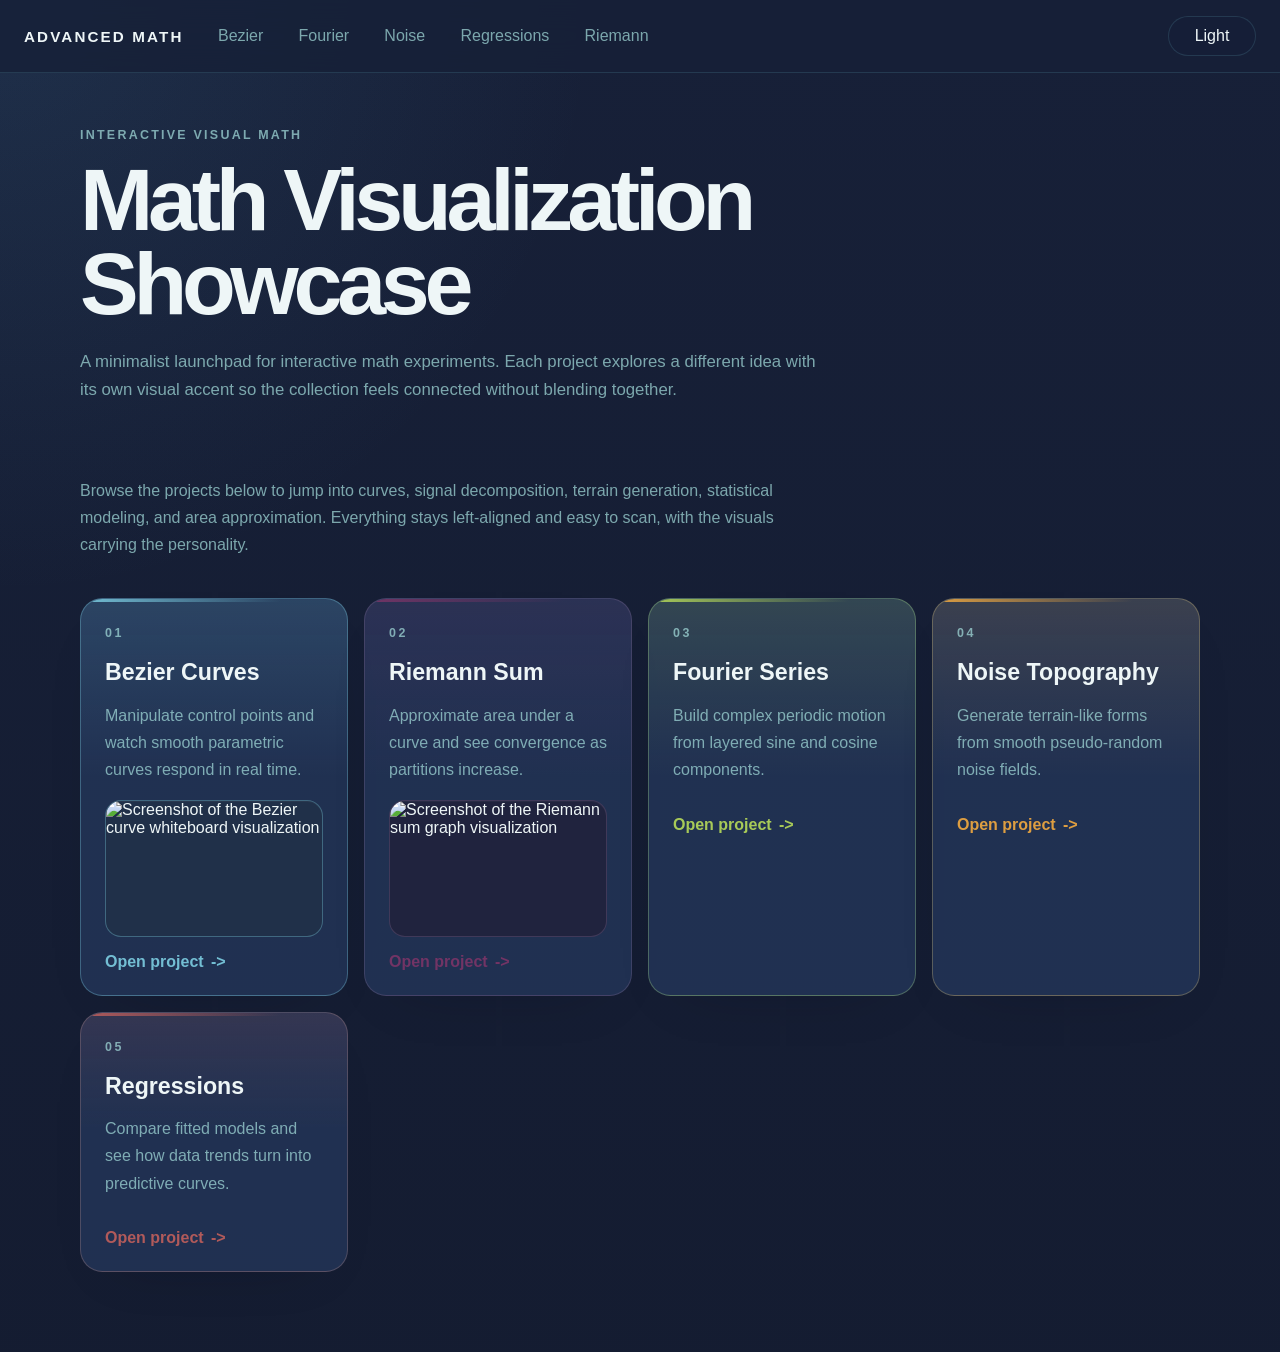
==== index.html @ 8e1d2dc3 "Initial project import" ====
<!DOCTYPE html>
<html lang="en">
<head>
    <meta charset="UTF-8">
    <meta name="viewport" content="width=device-width, initial-scale=1.0">
    <title>Advanced Math Showcase</title>
    <link rel="stylesheet" href="palette.css">
    <link rel="stylesheet" href="styles.css">
</head>
<body>
    <header class="topbar">
        <nav class="site-nav" aria-label="Project navigation">
            <a class="brand" href="#top">Advanced Math</a>
            <ul class="nav-links">
                <li><a href="#bezier">Bezier</a></li>
                <li><a href="#fourier">Fourier</a></li>
                <li><a href="#noise">Noise</a></li>
                <li><a href="#regressions">Regressions</a></li>
                <li><a href="#riemann">Riemann</a></li>
            </ul>
        </nav>
        <button class="theme-toggle" id="theme-toggle" type="button" aria-label="Switch to light mode">Light</button>
    </header>
    <main id="top" class="page-shell">
        <section class="hero">
            <p class="eyebrow">Interactive visual math</p>
            <h1>Math Visualization Showcase</h1>
            <p class="hero-copy">A minimalist launchpad for interactive math experiments. Each project explores a different idea with its own visual accent so the collection feels connected without blending together.</p>
        </section>
        <section class="intro">
            <p>Browse the projects below to jump into curves, signal decomposition, terrain generation, statistical modeling, and area approximation. Everything stays left-aligned and easy to scan, with the visuals carrying the personality.</p>
        </section>
        <section id="projects" class="project-grid" aria-label="Math projects">
            <article class="project-card project-bezier" id="bezier">
                <p class="project-label">01</p>
                <h2>Bezier Curves</h2>
                <p>Manipulate control points and watch smooth parametric curves respond in real time.</p>
                <figure class="project-media">
                    <img src="public/Bezier.png" alt="Screenshot of the Bezier curve whiteboard visualization">
                </figure>
                <a href="BezierCurves/Bezier.html">Open project</a>
            </article>
            <article class="project-card project-riemann" id="riemann">
                <p class="project-label">02</p>
                <h2>Riemann Sum</h2>
                <p>Approximate area under a curve and see convergence as partitions increase.</p>
                <figure class="project-media">
                    <img src="public/ReimannSum.png" alt="Screenshot of the Riemann sum graph visualization">
                </figure>
                <a href="ReimannSum/Reimann.html">Open project</a>
            </article>
            <article class="project-card project-fourier" id="fourier">
                <p class="project-label">03</p>
                <h2>Fourier Series</h2>
                <p>Build complex periodic motion from layered sine and cosine components.</p>
                <a href="FourierSeriers/Fourier.html">Open project</a>
            </article>
            <article class="project-card project-noise" id="noise">
                <p class="project-label">04</p>
                <h2>Noise Topography</h2>
                <p>Generate terrain-like forms from smooth pseudo-random noise fields.</p>
                <a href="NoiseTopography/Noise.html">Open project</a>
            </article>
            <article class="project-card project-regressions" id="regressions">
                <p class="project-label">05</p>
                <h2>Regressions</h2>
                <p>Compare fitted models and see how data trends turn into predictive curves.</p>
                <a href="Regressions/Regressions.html">Open project</a>
            </article>
        </section>
    </main>
    <script src="main.js"></script>
</body>
</html>
---- palette.css ----
/* Apollo Palette Colors */
/* Source: https://lospec.com/palette-list/apollo */

:root {
  /* Dark Theme Colors */
  --apollo-bg-dark: #172038;
  --apollo-nav-dark: #253a5e;
  --apollo-section-dark: #1e1e4e;
  --apollo-accent-dark: #4f8fba;
  --apollo-link-dark: #73bed3;
  --apollo-text-dark: #a4dddb;

  /* Light Theme Colors */
  --apollo-bg-light: #e7d5b3;
  --apollo-nav-light: #d7b594;
  --apollo-section-light: #c09473;
  --apollo-accent-light: #ad7757;
  --apollo-link-light: #7a4841;
  --apollo-text-light: #4d2b32;

  /* Additional Colors for Gradient */
  --apollo-gradient-1: #3c5e8b;
  --apollo-gradient-2: #a8ca58;

  /* Full Palette for Reference */
  --apollo-1: #172038;
  --apollo-2: #253a5e;
  --apollo-3: #3c5e8b;
  --apollo-4: #4f8fba;
  --apollo-5: #73bed3;
  --apollo-6: #a4dddb;
  --apollo-7: #19332d;
  --apollo-8: #25562e;
  --apollo-9: #468232;
  --apollo-10: #75a743;
  --apollo-11: #a8ca58;
  --apollo-12: #d0da91;
  --apollo-13: #4d2b32;
  --apollo-14: #7a4841;
  --apollo-15: #ad7757;
  --apollo-16: #c09473;
  --apollo-17: #d7b594;
  --apollo-18: #e7d5b3;
  --apollo-19: #341c27;
  --apollo-20: #602c2c;
  --apollo-21: #884b2b;
  --apollo-22: #be772b;
  --apollo-23: #de9e41;
  --apollo-24: #e8c170;
  --apollo-25: #241527;
  --apollo-26: #411d31;
  --apollo-27: #752438;
  --apollo-28: #a53030;
  --apollo-29: #cf573c;
  --apollo-30: #da863e;
  --apollo-31: #1e1e4e;
  --apollo-32: #2d1b69;
  --apollo-33: #422060;
  --apollo-34: #5b2160;
  --apollo-35: #723465;
  --apollo-36: #8c3a60;
  --apollo-37: #a3435c;
  --apollo-38: #b15a5a;
  --apollo-39: #c4754a;
  --apollo-40: #d0935a;
  --apollo-41: #e6b34a;
}
---- styles.css ----
:root {
    --bg-color: var(--apollo-bg-dark);
    --surface-color: rgba(37, 58, 94, 0.7);
    --surface-strong: rgba(23, 32, 56, 0.9);
    --text-color: #eef6f7;
    --muted-text: rgba(164, 221, 219, 0.72);
    --border-color: rgba(115, 190, 211, 0.16);
    --shadow-color: rgba(4, 10, 20, 0.3);
    --hero-glow: rgba(79, 143, 186, 0.14);
    --button-text: var(--apollo-text-dark);
}

body.light-mode {
    --bg-color: #f6efdf;
    --surface-color: rgba(255, 251, 244, 0.82);
    --surface-strong: rgba(255, 250, 241, 0.94);
    --text-color: #251720;
    --muted-text: rgba(77, 43, 50, 0.68);
    --border-color: rgba(122, 72, 65, 0.14);
    --shadow-color: rgba(75, 44, 29, 0.08);
    --hero-glow: rgba(208, 147, 90, 0.15);
    --button-text: var(--apollo-text-light);
}

* {
    box-sizing: border-box;
}

html {
    scroll-behavior: smooth;
}

body {
    margin: 0;
    min-height: 100vh;
    font-family: "Trebuchet MS", "Segoe UI", sans-serif;
    background:
        radial-gradient(circle at top left, var(--hero-glow), transparent 32%),
        linear-gradient(180deg, var(--bg-color), color-mix(in srgb, var(--bg-color) 88%, black));
    color: var(--text-color);
    transition: background-color 0.25s ease, color 0.25s ease;
}

a {
    color: inherit;
    text-decoration: none;
}

.topbar {
    position: fixed;
    top: 0;
    left: 0;
    right: 0;
    z-index: 10;
    display: flex;
    align-items: center;
    justify-content: space-between;
    gap: 1rem;
    padding: 1rem 1.5rem;
    backdrop-filter: blur(18px);
    background: color-mix(in srgb, var(--bg-color) 82%, transparent);
    border-bottom: 1px solid var(--border-color);
}

.site-nav {
    display: flex;
    align-items: center;
    gap: 1.25rem;
    min-width: 0;
}

.brand {
    font-size: 0.95rem;
    font-weight: 700;
    letter-spacing: 0.14em;
    text-transform: uppercase;
    white-space: nowrap;
}

.nav-links {
    display: flex;
    flex-wrap: wrap;
    gap: 0.4rem;
    list-style: none;
    margin: 0;
    padding: 0;
}

.nav-links a {
    display: inline-flex;
    align-items: center;
    min-height: 2.25rem;
    padding: 0 0.9rem;
    border-radius: 999px;
    color: var(--muted-text);
    transition: color 0.2s ease, background-color 0.2s ease;
}

.nav-links a:hover,
.nav-links a:focus-visible {
    color: var(--text-color);
    background: var(--surface-color);
}

.theme-toggle {
    flex-shrink: 0;
    min-width: 5.5rem;
    min-height: 2.5rem;
    padding: 0 1rem;
    border: 1px solid var(--border-color);
    border-radius: 999px;
    background: var(--surface-strong);
    color: var(--text-color);
    font: inherit;
    cursor: pointer;
    transition: transform 0.2s ease, border-color 0.2s ease, background-color 0.2s ease;
}

.theme-toggle:hover,
.theme-toggle:focus-visible {
    transform: translateY(-1px);
    border-color: rgba(115, 190, 211, 0.3);
}

.page-shell {
    width: min(1120px, calc(100% - 3rem));
    margin: 0 auto;
    padding: 7rem 0 5rem;
}

.hero,
.intro {
    max-width: 46rem;
    text-align: left;
}

.hero {
    padding: 1rem 0 2rem;
}

.eyebrow {
    margin: 0 0 1rem;
    color: var(--muted-text);
    font-size: 0.78rem;
    font-weight: 700;
    letter-spacing: 0.18em;
    text-transform: uppercase;
}

.hero h1 {
    margin: 0;
    font-size: clamp(3rem, 8vw, 5.5rem);
    line-height: 0.95;
    letter-spacing: -0.06em;
}

.hero-copy,
.intro p,
.project-card p {
    color: var(--muted-text);
    line-height: 1.7;
}

.hero-copy {
    margin: 1.4rem 0 0;
    font-size: 1.05rem;
}

.intro {
    margin: 0 0 2.5rem;
    padding: 1.5rem 0 0;
}

.project-grid {
    display: grid;
    grid-template-columns: repeat(auto-fit, minmax(220px, 1fr));
    gap: 1rem;
}

.project-card {
    --project-accent: var(--apollo-accent-dark);
    position: relative;
    overflow: hidden;
    min-height: 16rem;
    padding: 1.5rem;
    border: 1px solid color-mix(in srgb, var(--project-accent) 25%, var(--border-color));
    border-radius: 1.4rem;
    background:
        linear-gradient(180deg, color-mix(in srgb, var(--project-accent) 14%, transparent), transparent 45%),
        var(--surface-color);
    box-shadow: 0 22px 60px -40px var(--shadow-color);
    transition: transform 0.22s ease, border-color 0.22s ease, box-shadow 0.22s ease;
}

.project-card:hover,
.project-card:focus-within {
    transform: translateY(-4px);
    border-color: color-mix(in srgb, var(--project-accent) 55%, var(--border-color));
    box-shadow: 0 28px 70px -42px color-mix(in srgb, var(--project-accent) 20%, var(--shadow-color));
}

.project-card::before {
    content: "";
    position: absolute;
    inset: 0 auto auto 0;
    width: 100%;
    height: 3px;
    background: linear-gradient(90deg, var(--project-accent), transparent 75%);
}

.project-label {
    margin: 0 0 1rem;
    font-size: 0.78rem;
    font-weight: 700;
    letter-spacing: 0.2em;
    color: var(--project-accent);
}

.project-card h2 {
    margin: 0 0 0.85rem;
    font-size: 1.45rem;
    line-height: 1.1;
}

.project-media {
    margin: 1rem 0 0;
    border: 1px solid color-mix(in srgb, var(--project-accent) 28%, var(--border-color));
    border-radius: 1rem;
    overflow: hidden;
    background: color-mix(in srgb, var(--project-accent) 10%, var(--surface-strong));
    box-shadow: inset 0 1px 0 rgba(255, 255, 255, 0.04);
}

.project-media img {
    display: block;
    width: 100%;
    aspect-ratio: 16 / 10;
    object-fit: cover;
}

.project-card a {
    display: inline-flex;
    align-items: center;
    gap: 0.45rem;
    margin-top: 1rem;
    color: var(--project-accent);
    font-weight: 700;
}

.project-card a::after {
    content: "->";
}

.project-bezier {
    --project-accent: var(--apollo-5);
}

.project-fourier {
    --project-accent: var(--apollo-11);
}

.project-noise {
    --project-accent: var(--apollo-23);
}

.project-regressions {
    --project-accent: var(--apollo-38);
}

.project-riemann {
    --project-accent: var(--apollo-35);
}

@media (max-width: 760px) {
    .topbar {
        align-items: flex-start;
        flex-direction: column;
    }

    .site-nav {
        flex-direction: column;
        align-items: flex-start;
    }

    .page-shell {
        width: min(100% - 1.5rem, 1120px);
        padding-top: 8.5rem;
    }

    .hero h1 {
        font-size: clamp(2.6rem, 15vw, 4rem);
    }
}
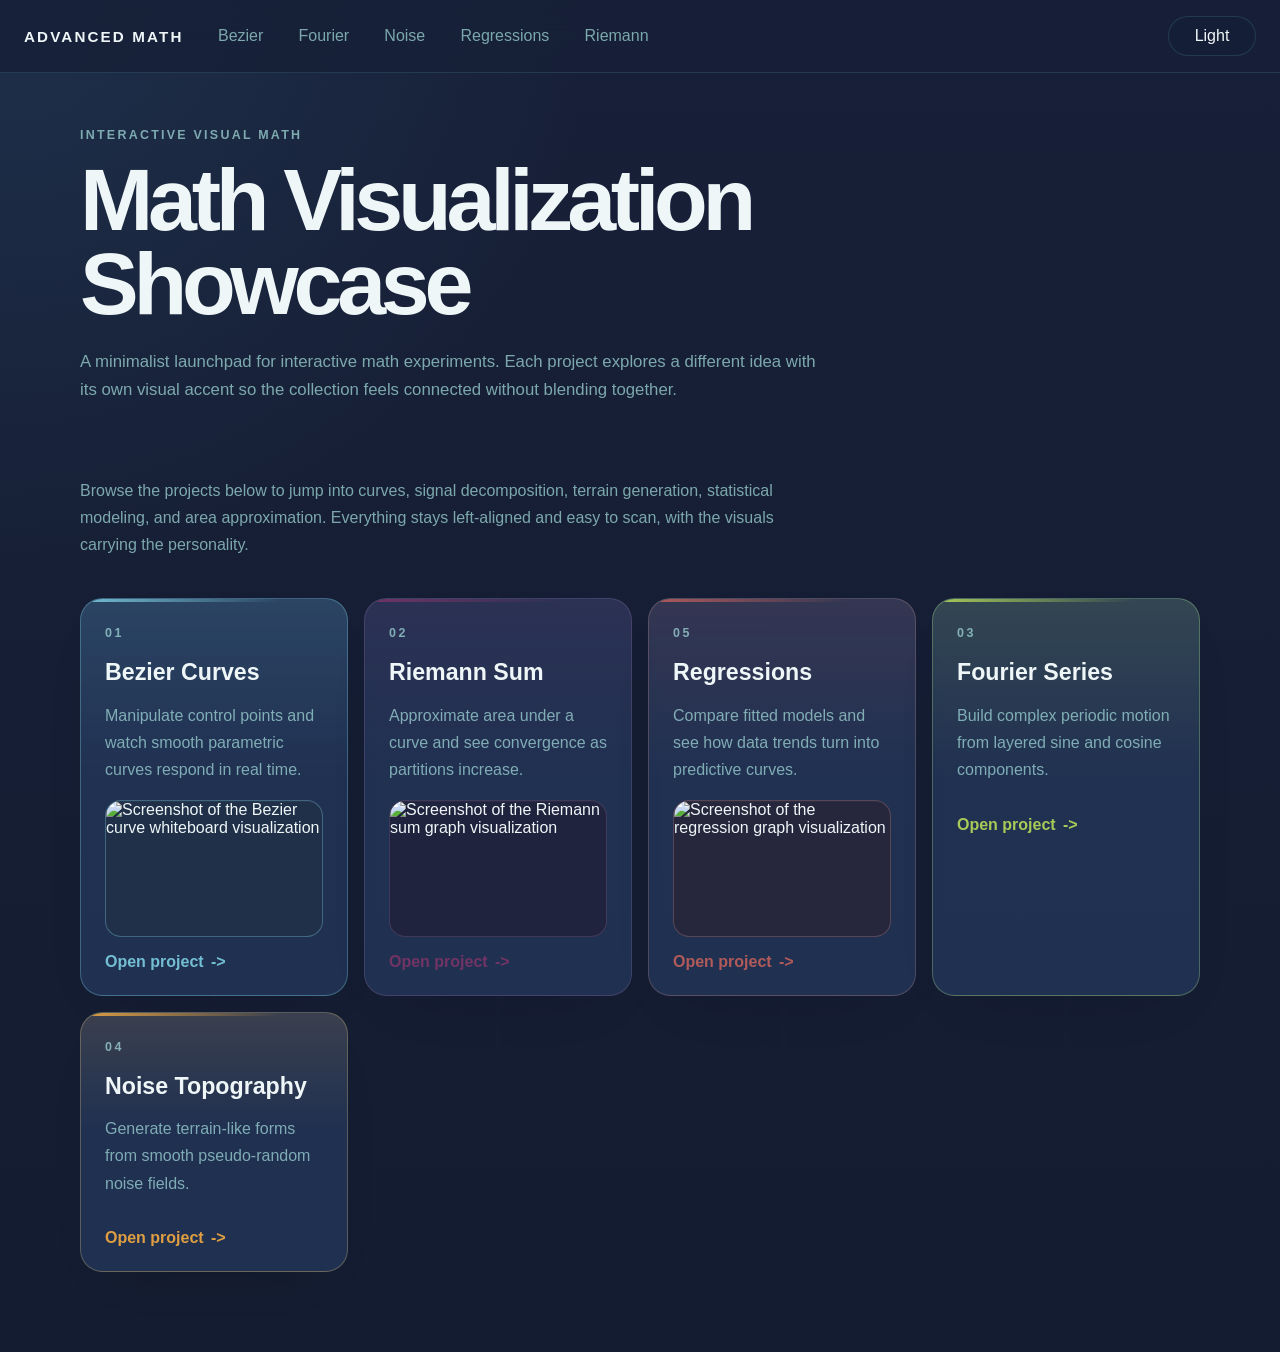
==== commit 74f7326a: "Linear Regressions" ====
--- a/index.html
+++ b/index.html
@@ -49,6 +49,15 @@
                 </figure>
                 <a href="ReimannSum/Reimann.html">Open project</a>
             </article>
+            <article class="project-card project-regressions" id="regressions">
+                <p class="project-label">05</p>
+                <h2>Regressions</h2>
+                <p>Compare fitted models and see how data trends turn into predictive curves.</p>
+                <figure class="project-media">
+                    <img src="public/Regression.png" alt="Screenshot of the regression graph visualization">
+                </figure>
+                <a href="Regressions/Regressions.html">Open project</a>
+            </article>
             <article class="project-card project-fourier" id="fourier">
                 <p class="project-label">03</p>
                 <h2>Fourier Series</h2>
@@ -61,12 +70,7 @@
                 <p>Generate terrain-like forms from smooth pseudo-random noise fields.</p>
                 <a href="NoiseTopography/Noise.html">Open project</a>
             </article>
-            <article class="project-card project-regressions" id="regressions">
-                <p class="project-label">05</p>
-                <h2>Regressions</h2>
-                <p>Compare fitted models and see how data trends turn into predictive curves.</p>
-                <a href="Regressions/Regressions.html">Open project</a>
-            </article>
+            
         </section>
     </main>
     <script src="main.js"></script>
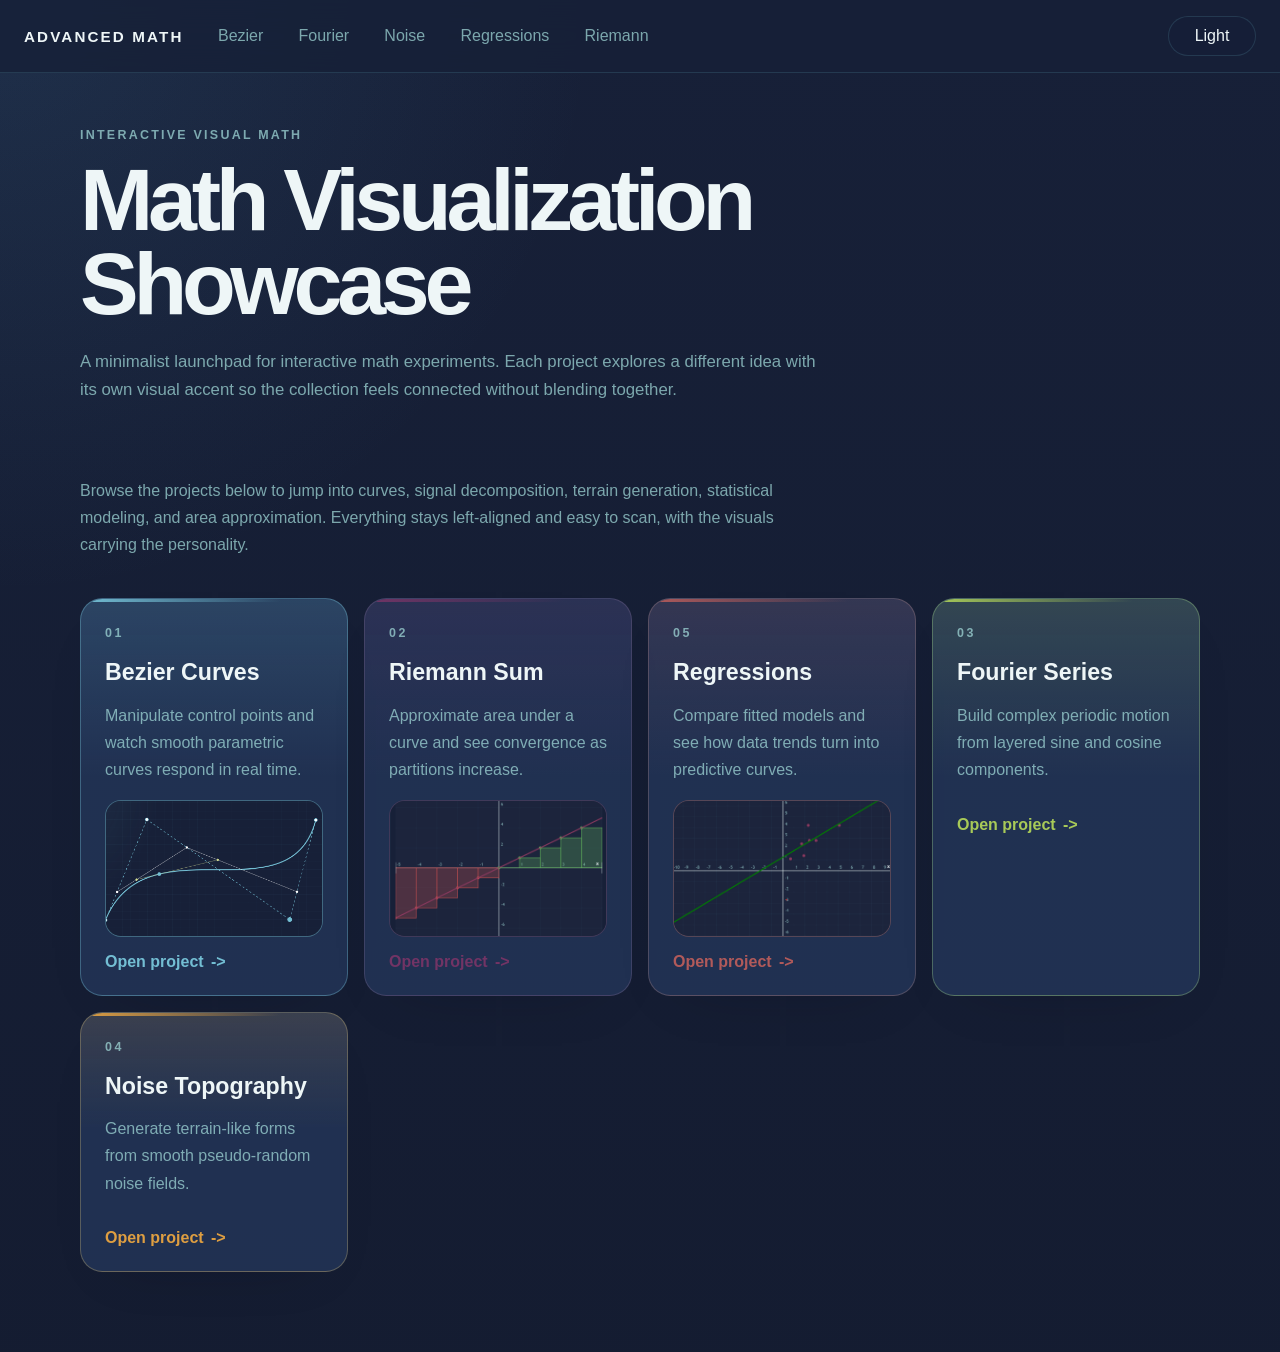
==== commit eb11157e: "Image Fix" ====
--- a/index.html
+++ b/index.html
@@ -36,7 +36,7 @@
                 <h2>Bezier Curves</h2>
                 <p>Manipulate control points and watch smooth parametric curves respond in real time.</p>
                 <figure class="project-media">
-                    <img src="public/Bezier.png" alt="Screenshot of the Bezier curve whiteboard visualization">
+                    <img src="Public/Bezier.png" alt="Screenshot of the Bezier curve whiteboard visualization">
                 </figure>
                 <a href="BezierCurves/Bezier.html">Open project</a>
             </article>
@@ -45,7 +45,7 @@
                 <h2>Riemann Sum</h2>
                 <p>Approximate area under a curve and see convergence as partitions increase.</p>
                 <figure class="project-media">
-                    <img src="public/ReimannSum.png" alt="Screenshot of the Riemann sum graph visualization">
+                    <img src="Public/ReimannSum.png" alt="Screenshot of the Riemann sum graph visualization">
                 </figure>
                 <a href="ReimannSum/Reimann.html">Open project</a>
             </article>
@@ -54,7 +54,7 @@
                 <h2>Regressions</h2>
                 <p>Compare fitted models and see how data trends turn into predictive curves.</p>
                 <figure class="project-media">
-                    <img src="public/Regression.png" alt="Screenshot of the regression graph visualization">
+                    <img src="Public/Regression.png" alt="Screenshot of the regression graph visualization">
                 </figure>
                 <a href="Regressions/Regressions.html">Open project</a>
             </article>
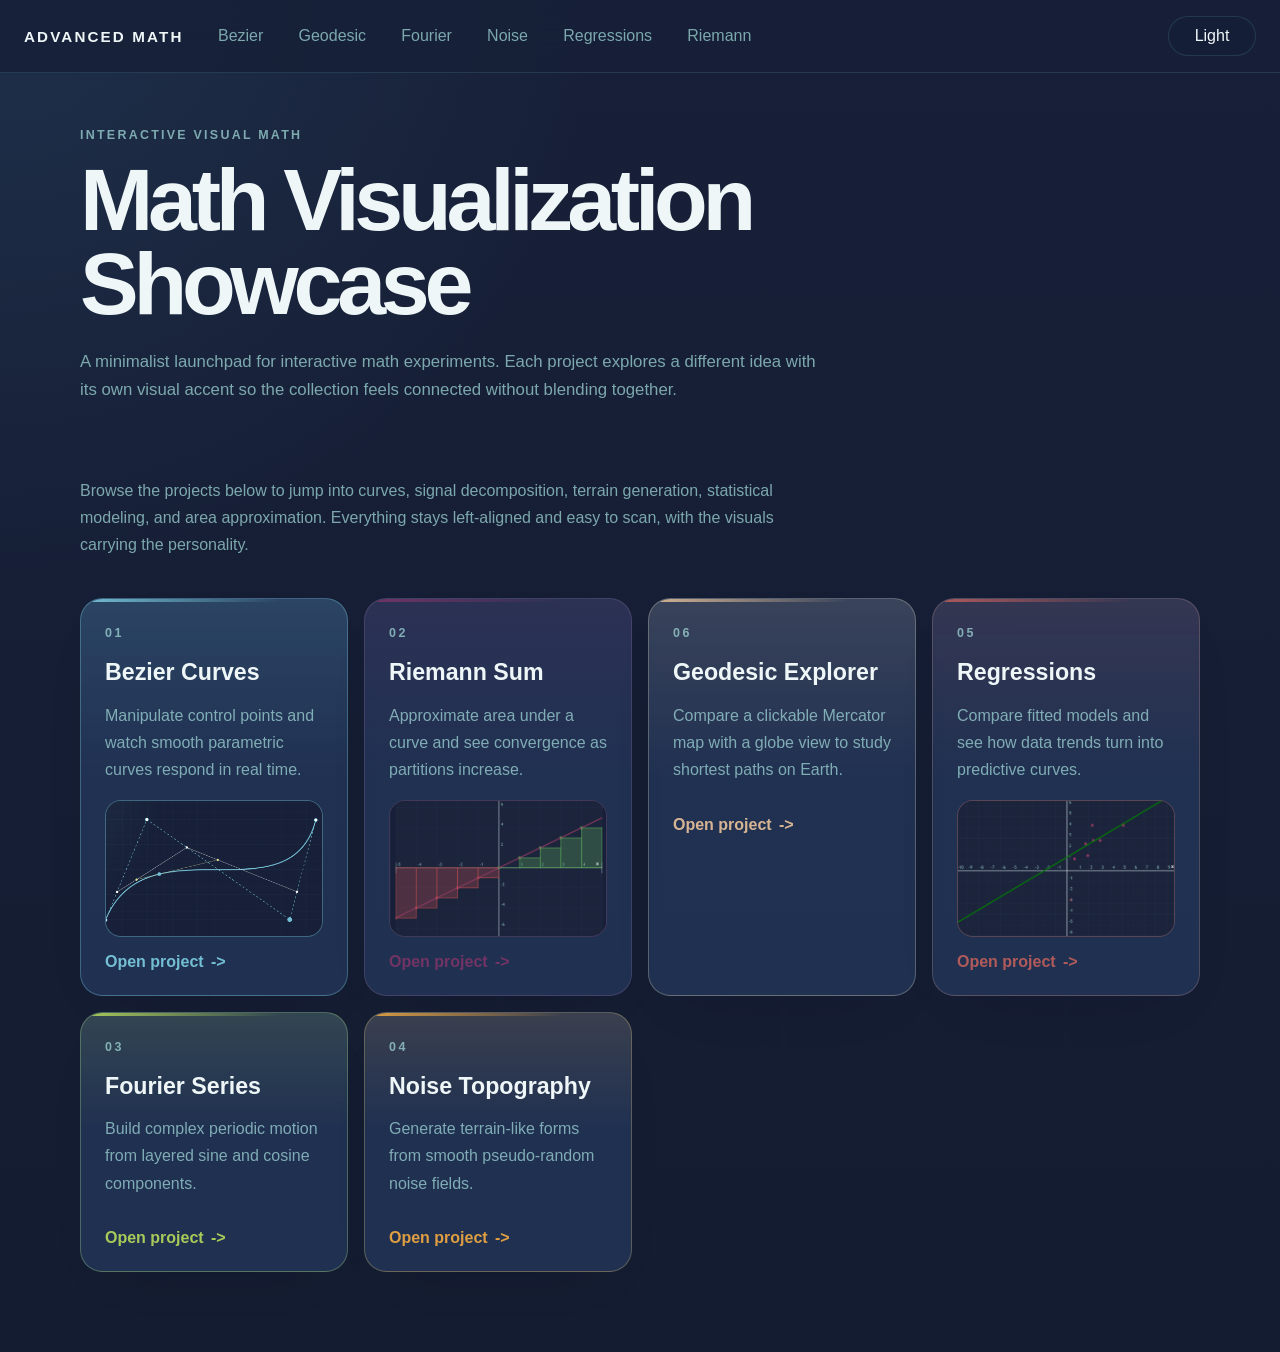
==== commit 2599411c: "Math Jax" ====
--- a/index.html
+++ b/index.html
@@ -13,6 +13,7 @@
             <a class="brand" href="#top">Advanced Math</a>
             <ul class="nav-links">
                 <li><a href="#bezier">Bezier</a></li>
+                <li><a href="#geodesic">Geodesic</a></li>
                 <li><a href="#fourier">Fourier</a></li>
                 <li><a href="#noise">Noise</a></li>
                 <li><a href="#regressions">Regressions</a></li>
@@ -49,6 +50,12 @@
                 </figure>
                 <a href="ReimannSum/Reimann.html">Open project</a>
             </article>
+            <article class="project-card project-geodesic" id="geodesic">
+                <p class="project-label">06</p>
+                <h2>Geodesic Explorer</h2>
+                <p>Compare a clickable Mercator map with a globe view to study shortest paths on Earth.</p>
+                <a href="GeodesicExplorer/Geodesic.html">Open project</a>
+            </article>
             <article class="project-card project-regressions" id="regressions">
                 <p class="project-label">05</p>
                 <h2>Regressions</h2>
--- a/styles.css
+++ b/styles.css
@@ -259,6 +259,10 @@
     --project-accent: var(--apollo-11);
 }
 
+.project-geodesic {
+    --project-accent: var(--apollo-17);
+}
+
 .project-noise {
     --project-accent: var(--apollo-23);
 }
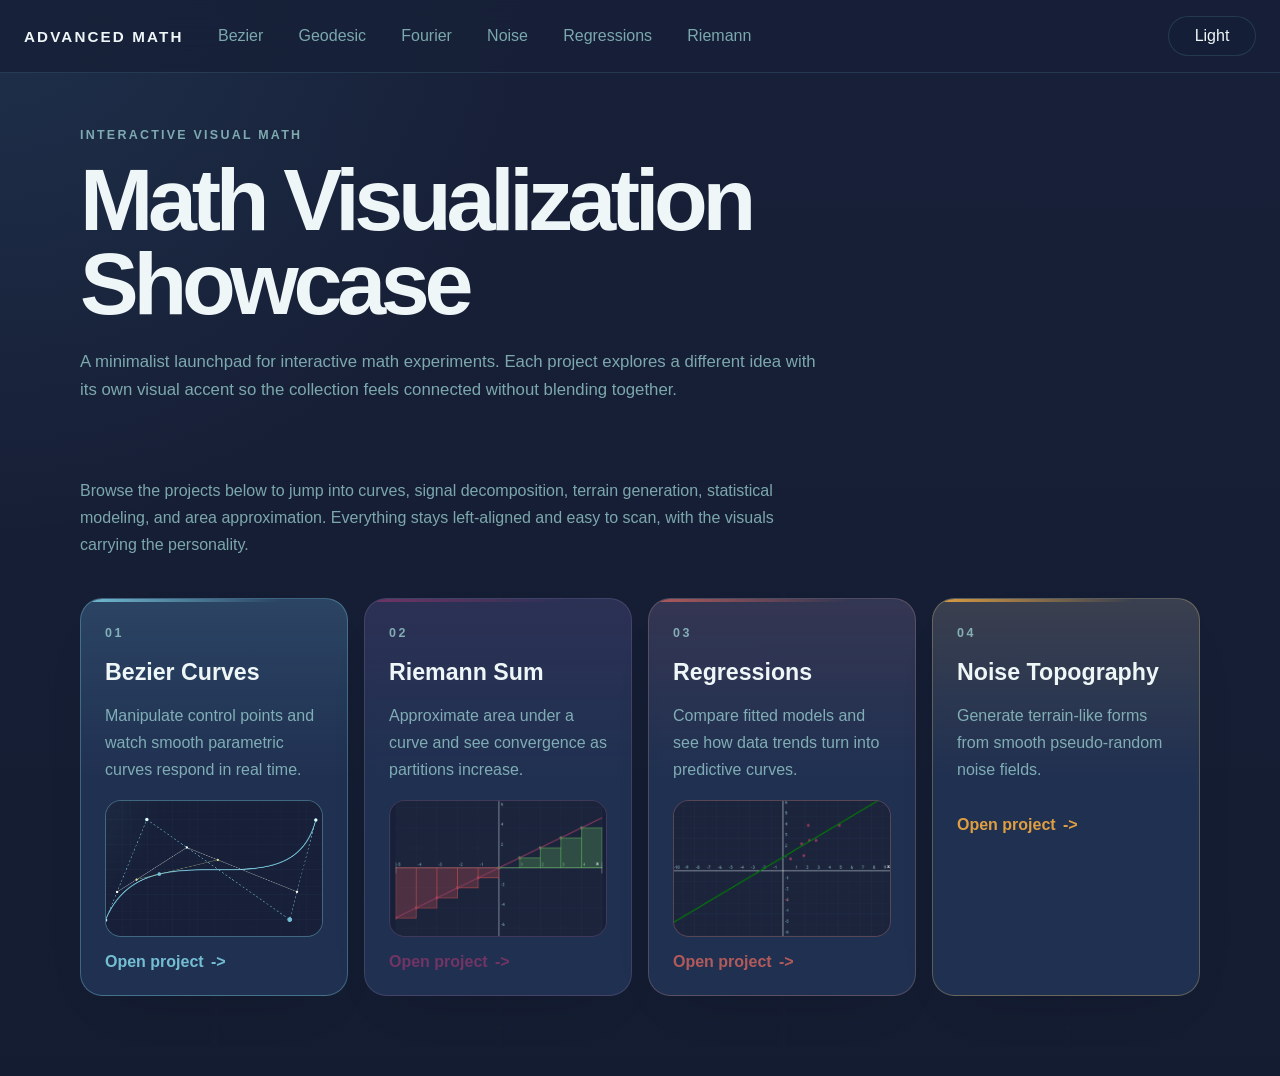
==== commit a34cce76: "Formatting Fixes" ====
--- a/index.html
+++ b/index.html
@@ -50,14 +50,8 @@
                 </figure>
                 <a href="ReimannSum/Reimann.html">Open project</a>
             </article>
-            <article class="project-card project-geodesic" id="geodesic">
-                <p class="project-label">06</p>
-                <h2>Geodesic Explorer</h2>
-                <p>Compare a clickable Mercator map with a globe view to study shortest paths on Earth.</p>
-                <a href="GeodesicExplorer/Geodesic.html">Open project</a>
-            </article>
             <article class="project-card project-regressions" id="regressions">
-                <p class="project-label">05</p>
+                <p class="project-label">03</p>
                 <h2>Regressions</h2>
                 <p>Compare fitted models and see how data trends turn into predictive curves.</p>
                 <figure class="project-media">
@@ -65,12 +59,7 @@
                 </figure>
                 <a href="Regressions/Regressions.html">Open project</a>
             </article>
-            <article class="project-card project-fourier" id="fourier">
-                <p class="project-label">03</p>
-                <h2>Fourier Series</h2>
-                <p>Build complex periodic motion from layered sine and cosine components.</p>
-                <a href="FourierSeriers/Fourier.html">Open project</a>
-            </article>
+            
             <article class="project-card project-noise" id="noise">
                 <p class="project-label">04</p>
                 <h2>Noise Topography</h2>
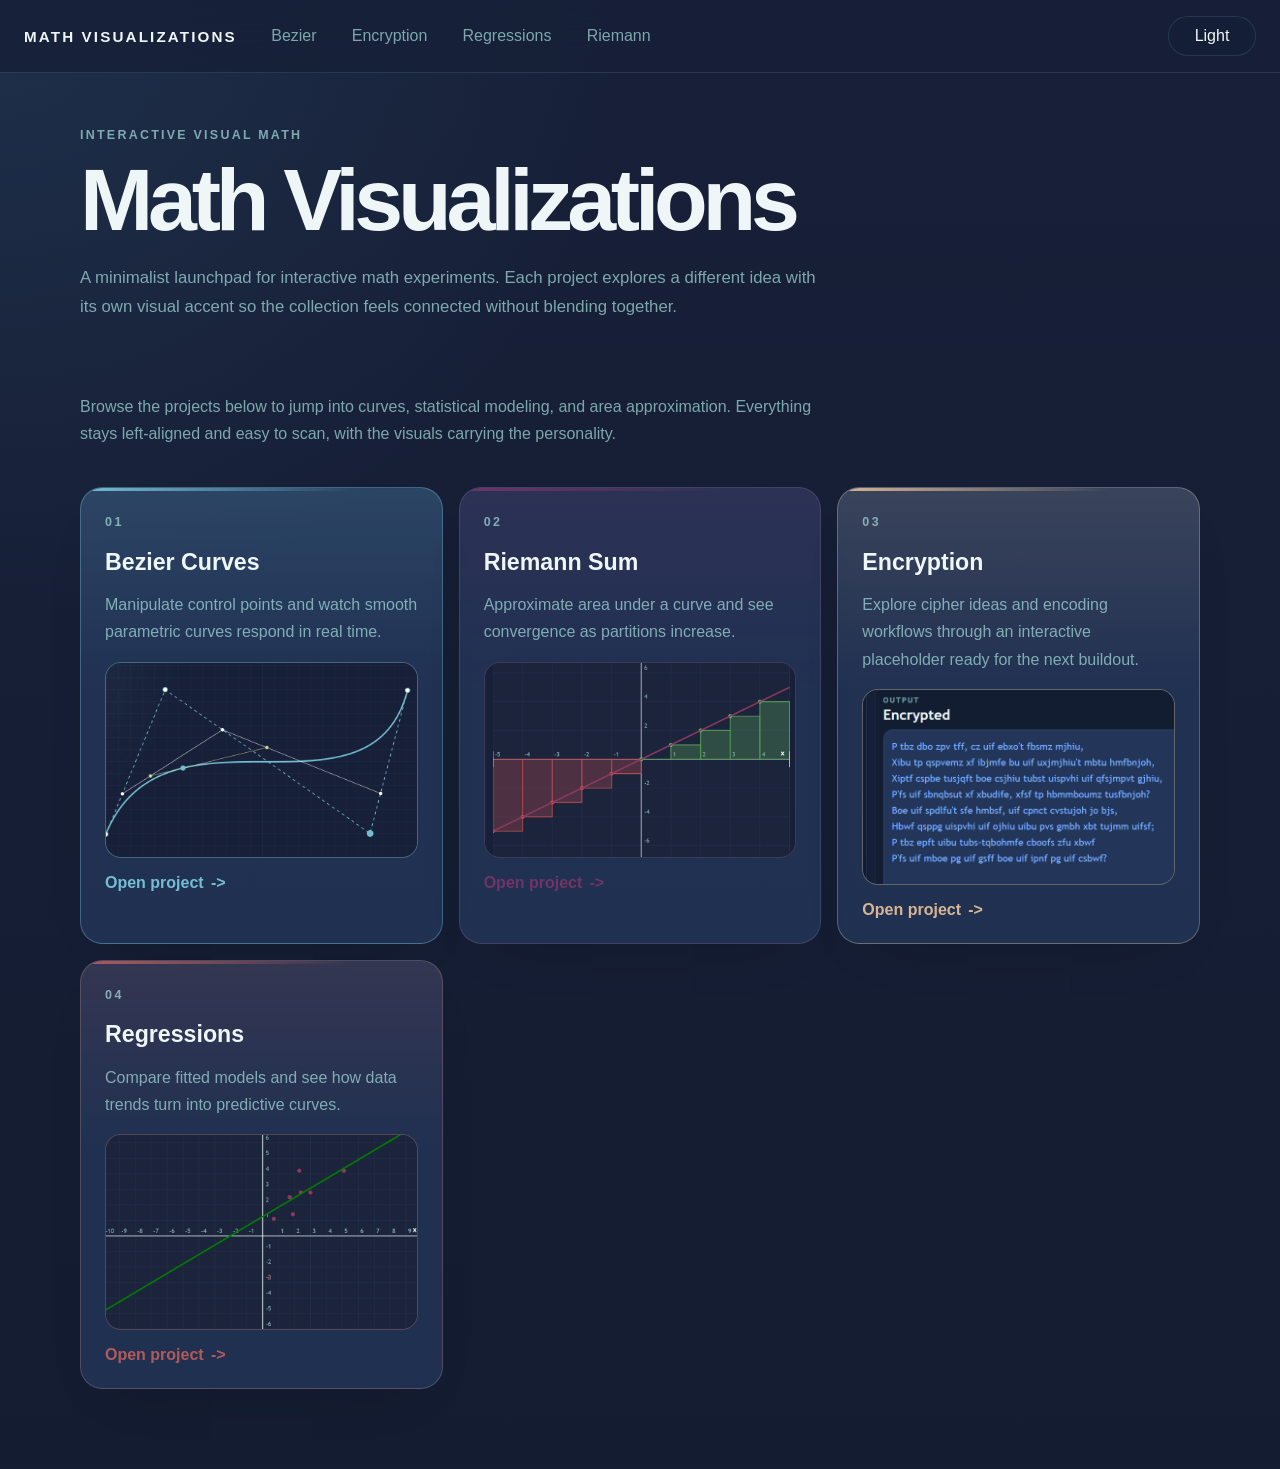
==== commit ac1dbef0: "Encryption" ====
--- a/index.html
+++ b/index.html
@@ -3,19 +3,17 @@
 <head>
     <meta charset="UTF-8">
     <meta name="viewport" content="width=device-width, initial-scale=1.0">
-    <title>Advanced Math Showcase</title>
+    <title>Math Visualizations</title>
     <link rel="stylesheet" href="palette.css">
     <link rel="stylesheet" href="styles.css">
 </head>
 <body>
     <header class="topbar">
         <nav class="site-nav" aria-label="Project navigation">
-            <a class="brand" href="#top">Advanced Math</a>
+            <a class="brand" href="#top">Math Visualizations</a>
             <ul class="nav-links">
                 <li><a href="#bezier">Bezier</a></li>
-                <li><a href="#geodesic">Geodesic</a></li>
-                <li><a href="#fourier">Fourier</a></li>
-                <li><a href="#noise">Noise</a></li>
+                <li><a href="#encryption">Encryption</a></li>
                 <li><a href="#regressions">Regressions</a></li>
                 <li><a href="#riemann">Riemann</a></li>
             </ul>
@@ -25,11 +23,11 @@
     <main id="top" class="page-shell">
         <section class="hero">
             <p class="eyebrow">Interactive visual math</p>
-            <h1>Math Visualization Showcase</h1>
+            <h1>Math Visualizations</h1>
             <p class="hero-copy">A minimalist launchpad for interactive math experiments. Each project explores a different idea with its own visual accent so the collection feels connected without blending together.</p>
         </section>
         <section class="intro">
-            <p>Browse the projects below to jump into curves, signal decomposition, terrain generation, statistical modeling, and area approximation. Everything stays left-aligned and easy to scan, with the visuals carrying the personality.</p>
+            <p>Browse the projects below to jump into curves, statistical modeling, and area approximation. Everything stays left-aligned and easy to scan, with the visuals carrying the personality.</p>
         </section>
         <section id="projects" class="project-grid" aria-label="Math projects">
             <article class="project-card project-bezier" id="bezier">
@@ -50,8 +48,17 @@
                 </figure>
                 <a href="ReimannSum/Reimann.html">Open project</a>
             </article>
+            <article class="project-card project-encryption" id="encryption">
+                <p class="project-label">03</p>
+                <h2>Encryption</h2>
+                <p>Explore cipher ideas and encoding workflows through an interactive placeholder ready for the next buildout.</p>
+                <figure class="project-media">
+                    <img src="Public/Enrcyption.png" alt="Screenshot of the encryption visualization">
+                </figure>
+                <a href="Encryption/Encryption.html">Open project</a>
+            </article>
             <article class="project-card project-regressions" id="regressions">
-                <p class="project-label">03</p>
+                <p class="project-label">04</p>
                 <h2>Regressions</h2>
                 <p>Compare fitted models and see how data trends turn into predictive curves.</p>
                 <figure class="project-media">
@@ -59,14 +66,6 @@
                 </figure>
                 <a href="Regressions/Regressions.html">Open project</a>
             </article>
-            
-            <article class="project-card project-noise" id="noise">
-                <p class="project-label">04</p>
-                <h2>Noise Topography</h2>
-                <p>Generate terrain-like forms from smooth pseudo-random noise fields.</p>
-                <a href="NoiseTopography/Noise.html">Open project</a>
-            </article>
-            
         </section>
     </main>
     <script src="main.js"></script>
--- a/styles.css
+++ b/styles.css
@@ -173,7 +173,7 @@
 
 .project-grid {
     display: grid;
-    grid-template-columns: repeat(auto-fit, minmax(220px, 1fr));
+    grid-template-columns: repeat(3, minmax(0, 1fr));
     gap: 1rem;
 }
 
@@ -255,16 +255,8 @@
     --project-accent: var(--apollo-5);
 }
 
-.project-fourier {
-    --project-accent: var(--apollo-11);
-}
-
-.project-geodesic {
+.project-encryption {
     --project-accent: var(--apollo-17);
-}
-
-.project-noise {
-    --project-accent: var(--apollo-23);
 }
 
 .project-regressions {
@@ -294,4 +286,12 @@
     .hero h1 {
         font-size: clamp(2.6rem, 15vw, 4rem);
     }
-}
+
+    .project-card {
+        min-height: 0;
+    }
+
+    .project-grid {
+        grid-template-columns: 1fr;
+    }
+}
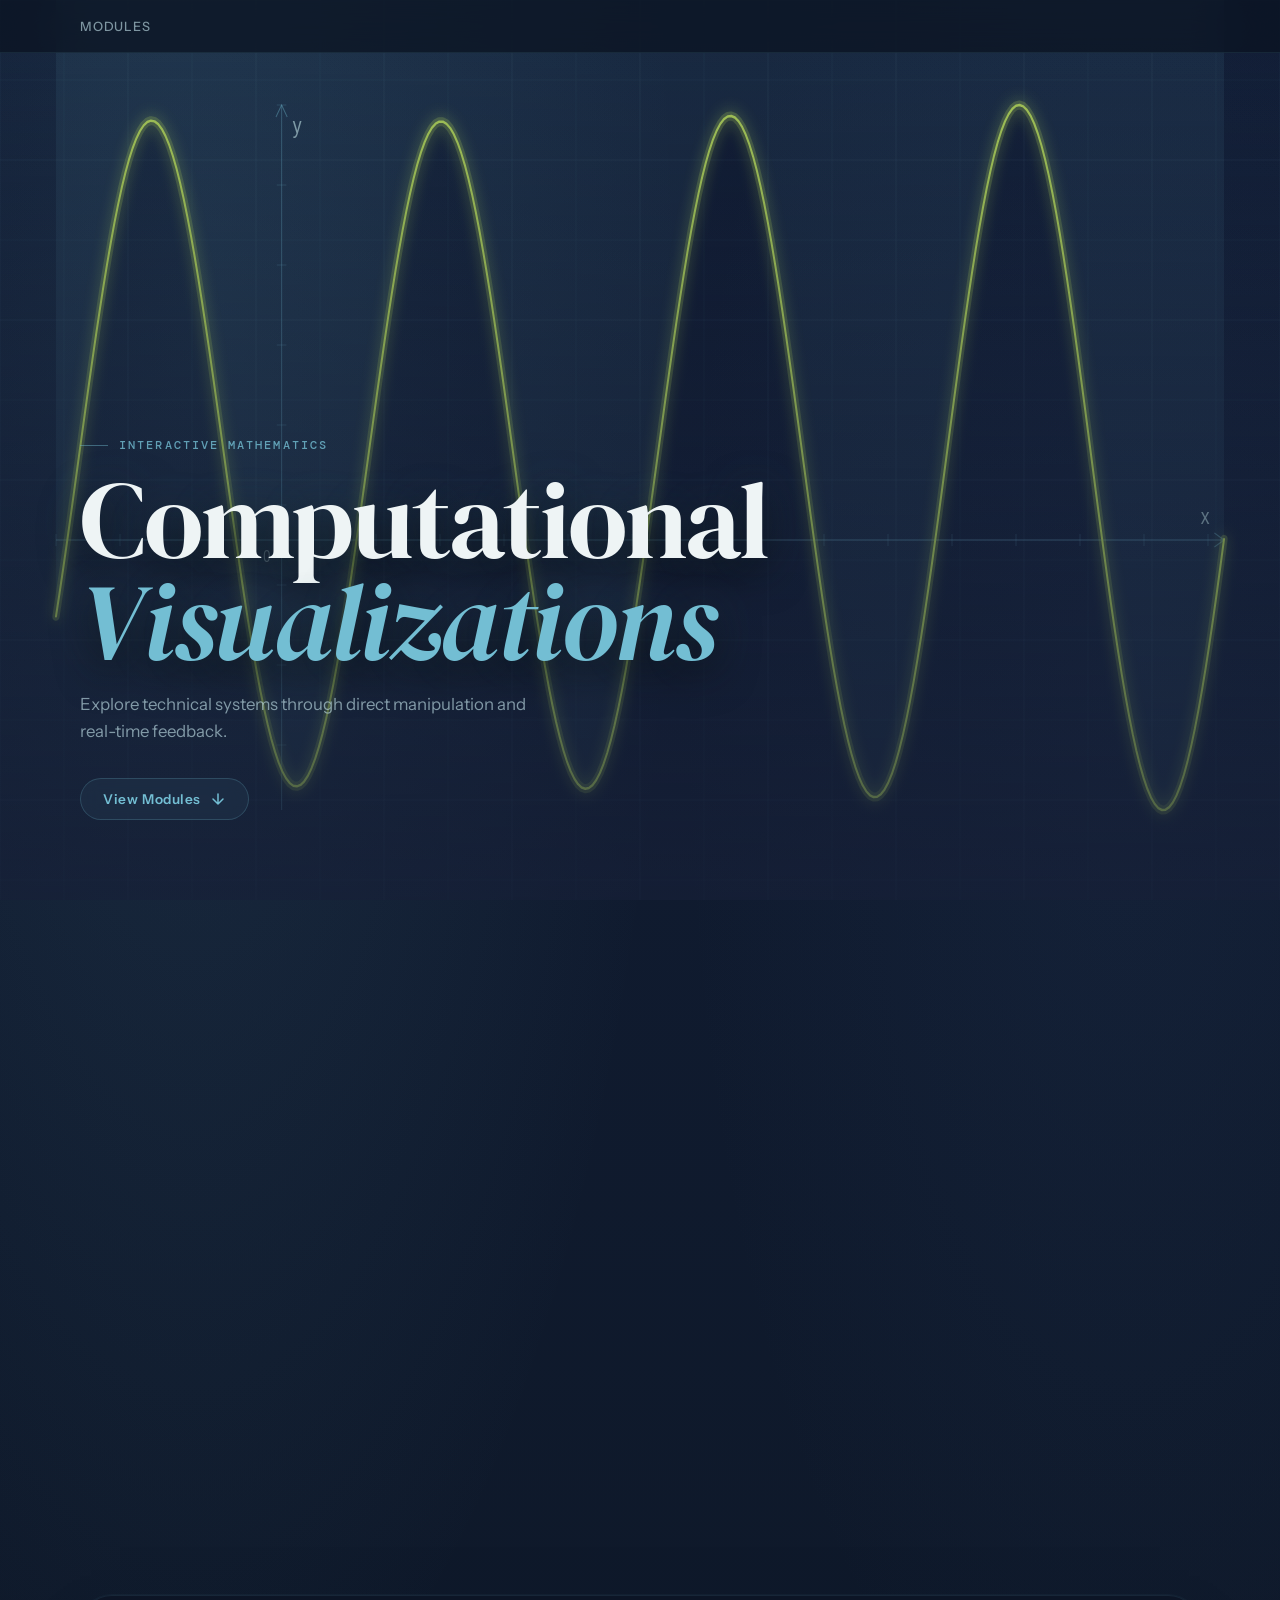
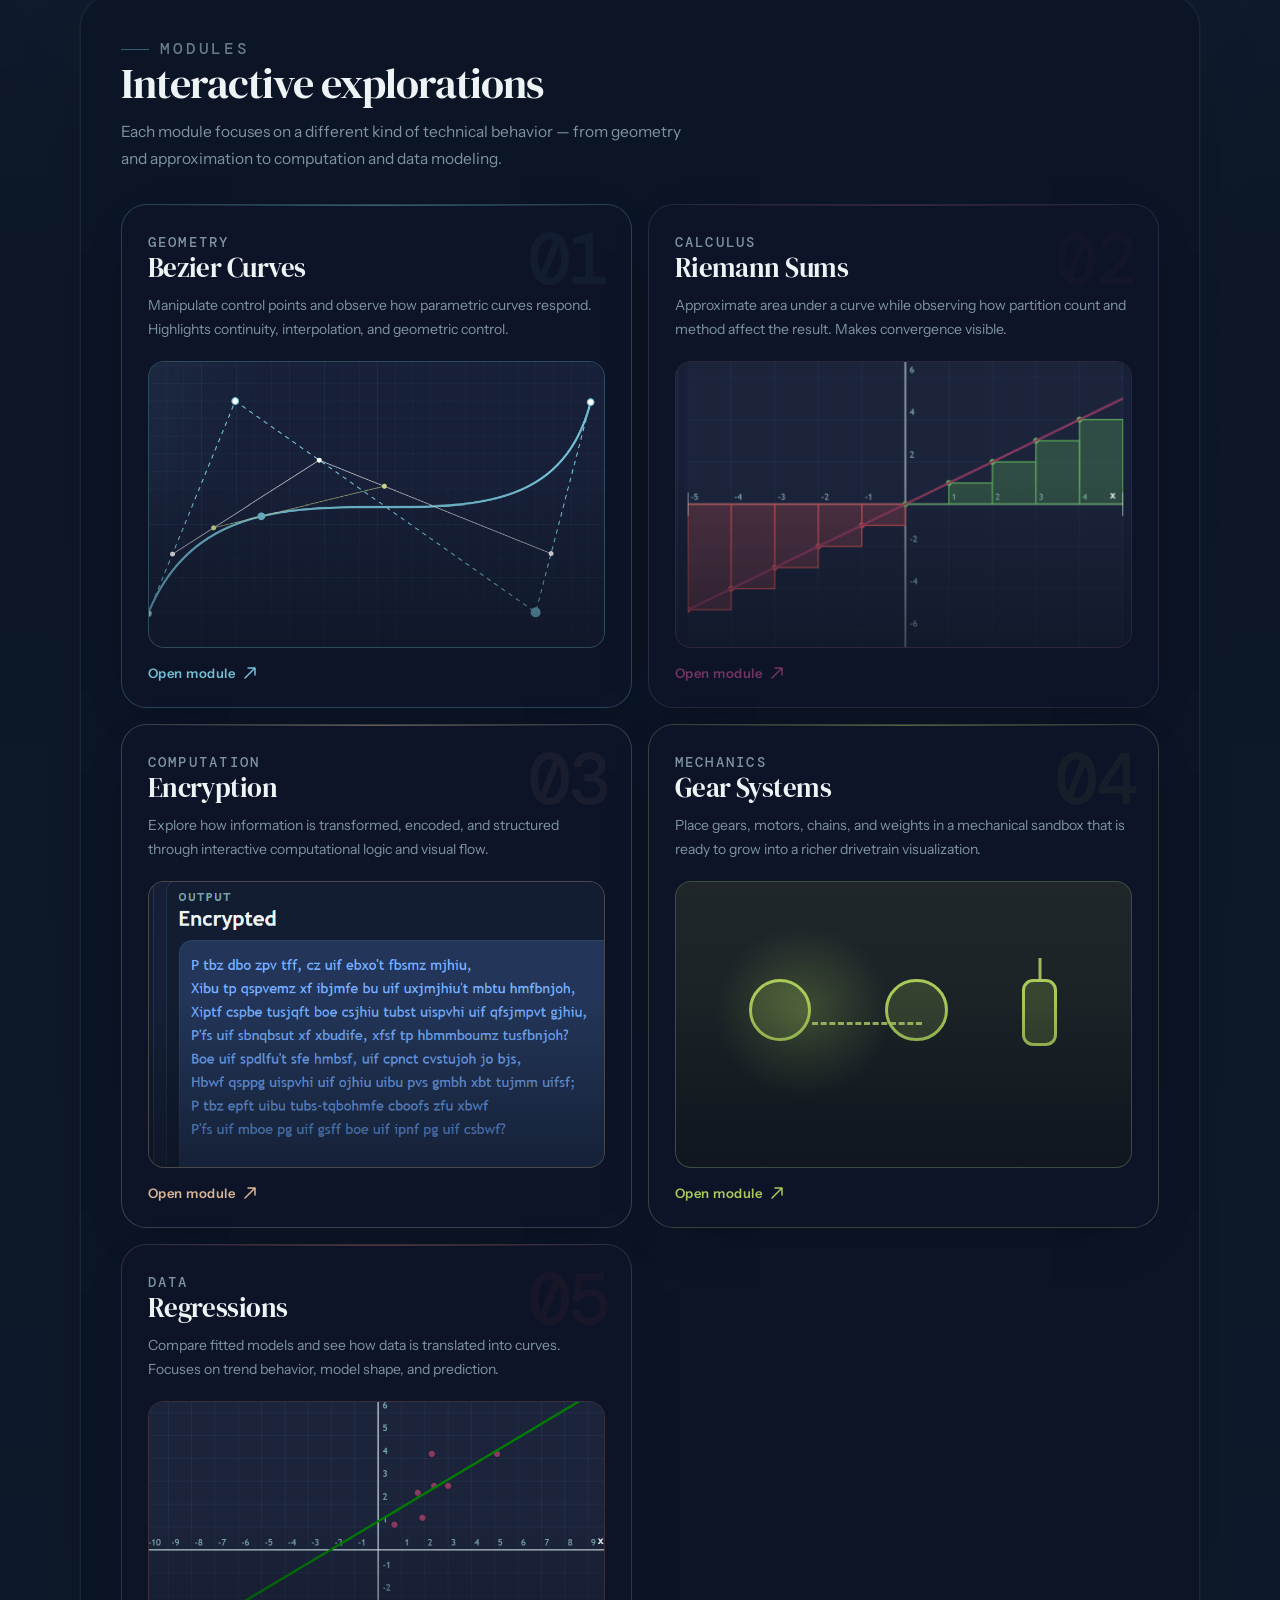
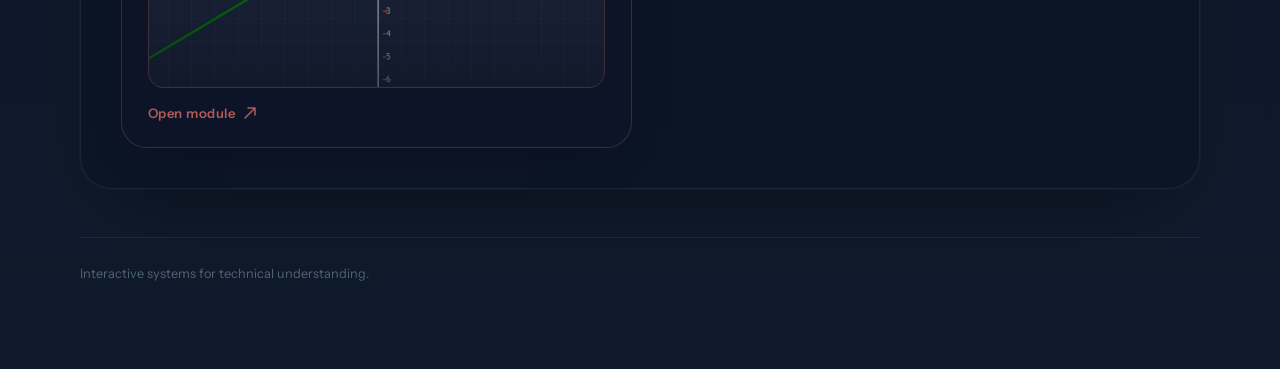
==== commit 5ea5ba9c: "reworked landing page" ====
--- a/index.html
+++ b/index.html
@@ -3,71 +3,215 @@
 <head>
     <meta charset="UTF-8">
     <meta name="viewport" content="width=device-width, initial-scale=1.0">
-    <title>Math Visualizations</title>
+    <title>Computational Visualizations</title>
+    <link rel="preconnect" href="https://fonts.googleapis.com">
+    <link rel="preconnect" href="https://fonts.gstatic.com" crossorigin>
+    <link href="https://fonts.googleapis.com/css2?family=DM+Serif+Display:ital@0;1&family=DM+Mono:wght@400;500&family=Instrument+Sans:wght@400;500;600&display=swap" rel="stylesheet">
     <link rel="stylesheet" href="palette.css">
     <link rel="stylesheet" href="styles.css">
 </head>
 <body>
-    <header class="topbar">
-        <nav class="site-nav" aria-label="Project navigation">
-            <a class="brand" href="#top">Math Visualizations</a>
-            <ul class="nav-links">
-                <li><a href="#bezier">Bezier</a></li>
-                <li><a href="#encryption">Encryption</a></li>
-                <li><a href="#regressions">Regressions</a></li>
-                <li><a href="#riemann">Riemann</a></li>
-            </ul>
-        </nav>
-        <button class="theme-toggle" id="theme-toggle" type="button" aria-label="Switch to light mode">Light</button>
-    </header>
-    <main id="top" class="page-shell">
-        <section class="hero">
-            <p class="eyebrow">Interactive visual math</p>
-            <h1>Math Visualizations</h1>
-            <p class="hero-copy">A minimalist launchpad for interactive math experiments. Each project explores a different idea with its own visual accent so the collection feels connected without blending together.</p>
+    <nav class="site-nav" aria-label="Site navigation">
+        <div class="nav-inner">
+            
+            <div class="nav-links">
+                <a href="#projects">Modules</a>
+            </div>
+        </div>
+    </nav>
+
+    <main class="page">
+        <section class="hero-stage" aria-label="Animated graph introduction">
+            <div class="hero-sticky">
+                <div class="graph-backdrop" id="graph-backdrop">
+                    <svg id="graph-svg" class="graph-svg" viewBox="0 0 1600 900" preserveAspectRatio="none" aria-hidden="true">
+                        <defs>
+                            <filter id="glow">
+                                <feGaussianBlur stdDeviation="8" result="blur"></feGaussianBlur>
+                                <feMerge>
+                                    <feMergeNode in="blur"></feMergeNode>
+                                    <feMergeNode in="SourceGraphic"></feMergeNode>
+                                </feMerge>
+                            </filter>
+                            <linearGradient id="scan-gradient" x1="0%" x2="100%" y1="0%" y2="0%">
+                                <stop offset="0%" stop-color="rgba(115,190,211,0)"></stop>
+                                <stop offset="50%" stop-color="rgba(115,190,211,0.07)"></stop>
+                                <stop offset="100%" stop-color="rgba(115,190,211,0)"></stop>
+                            </linearGradient>
+                            <linearGradient id="hero-fade" x1="0%" x2="0%" y1="0%" y2="100%">
+                                <stop offset="0%" stop-color="rgba(23,32,56,0)"></stop>
+                                <stop offset="100%" stop-color="rgba(23,32,56,0.65)"></stop>
+                            </linearGradient>
+                        </defs>
+
+                        <g id="graph-grid"></g>
+                        <g id="graph-axes"></g>
+                        <g id="graph-ticks"></g>
+                        <g id="graph-labels"></g>
+                        <g id="graph-ornaments"></g>
+
+                        <path id="graph-fill" class="graph-fill"></path>
+                        <path id="graph-line-glow" class="graph-line-glow"></path>
+                        <path id="graph-line" class="graph-line"></path>
+                        <rect x="0" y="0" width="1600" height="900" fill="url(#hero-fade)" pointer-events="none"></rect>
+                    </svg>
+                </div>
+
+                <div class="hero-overlay">
+                    <div class="hero-content">
+                        <p class="eyebrow">
+                            <span class="eyebrow-line"></span>
+                            Interactive Mathematics
+                        </p>
+                        <h1>Computational<br><em>Visualizations</em></h1>
+                        <p class="hero-sub">Explore technical systems through direct manipulation and real-time feedback.</p>
+                        <a href="#projects" class="hero-cta">
+                            <span>View Modules</span>
+                            <svg width="16" height="16" viewBox="0 0 16 16" fill="none" aria-hidden="true">
+                                <path d="M8 3L8 13M8 13L3 8M8 13L13 8" stroke="currentColor" stroke-width="1.5" stroke-linecap="round" stroke-linejoin="round"/>
+                            </svg>
+                        </a>
+                    </div>
+                </div>
+            </div>
         </section>
-        <section class="intro">
-            <p>Browse the projects below to jump into curves, statistical modeling, and area approximation. Everything stays left-aligned and easy to scan, with the visuals carrying the personality.</p>
-        </section>
-        <section id="projects" class="project-grid" aria-label="Math projects">
-            <article class="project-card project-bezier" id="bezier">
-                <p class="project-label">01</p>
-                <h2>Bezier Curves</h2>
-                <p>Manipulate control points and watch smooth parametric curves respond in real time.</p>
-                <figure class="project-media">
-                    <img src="Public/Bezier.png" alt="Screenshot of the Bezier curve whiteboard visualization">
-                </figure>
-                <a href="BezierCurves/Bezier.html">Open project</a>
-            </article>
-            <article class="project-card project-riemann" id="riemann">
-                <p class="project-label">02</p>
-                <h2>Riemann Sum</h2>
-                <p>Approximate area under a curve and see convergence as partitions increase.</p>
-                <figure class="project-media">
-                    <img src="Public/ReimannSum.png" alt="Screenshot of the Riemann sum graph visualization">
-                </figure>
-                <a href="ReimannSum/Reimann.html">Open project</a>
-            </article>
-            <article class="project-card project-encryption" id="encryption">
-                <p class="project-label">03</p>
-                <h2>Encryption</h2>
-                <p>Explore cipher ideas and encoding workflows through an interactive placeholder ready for the next buildout.</p>
-                <figure class="project-media">
-                    <img src="Public/Enrcyption.png" alt="Screenshot of the encryption visualization">
-                </figure>
-                <a href="Encryption/Encryption.html">Open project</a>
-            </article>
-            <article class="project-card project-regressions" id="regressions">
-                <p class="project-label">04</p>
-                <h2>Regressions</h2>
-                <p>Compare fitted models and see how data trends turn into predictive curves.</p>
-                <figure class="project-media">
-                    <img src="Public/Regression.png" alt="Screenshot of the regression graph visualization">
-                </figure>
-                <a href="Regressions/Regressions.html">Open project</a>
-            </article>
+
+        <section class="content-shell">
+
+            <section class="projects-section" id="projects" aria-labelledby="projects-title">
+                <div class="section-heading">
+                    <p class="eyebrow">
+                        <span class="eyebrow-line"></span>
+                        Modules
+                    </p>
+                    <h2 id="projects-title">Interactive explorations</h2>
+                    <p>
+                        Each module focuses on a different kind of technical behavior —
+                        from geometry and approximation to computation and data modeling.
+                    </p>
+                </div>
+
+                <div class="project-grid">
+                    <article class="project-card project-bezier" id="bezier">
+                        <div class="card-shine"></div>
+                        <div class="card-number">01</div>
+                        <p class="project-label">Geometry</p>
+                        <h3>Bezier Curves</h3>
+                        <p>
+                            Manipulate control points and observe how parametric curves respond.
+                            Highlights continuity, interpolation, and geometric control.
+                        </p>
+                        <figure class="project-media">
+                            <img src="Public/Bezier.png" alt="Screenshot of the Bezier curve visualization">
+                            <div class="media-overlay"></div>
+                        </figure>
+                        <a href="BezierCurves/Bezier.html" class="card-link">
+                            Open module
+                            <svg width="14" height="14" viewBox="0 0 14 14" fill="none" aria-hidden="true">
+                                <path d="M2 12L12 2M12 2H5M12 2V9" stroke="currentColor" stroke-width="1.5" stroke-linecap="round" stroke-linejoin="round"/>
+                            </svg>
+                        </a>
+                    </article>
+
+                    <article class="project-card project-riemann" id="riemann">
+                        <div class="card-shine"></div>
+                        <div class="card-number">02</div>
+                        <p class="project-label">Calculus</p>
+                        <h3>Riemann Sums</h3>
+                        <p>
+                            Approximate area under a curve while observing how partition count
+                            and method affect the result. Makes convergence visible.
+                        </p>
+                        <figure class="project-media">
+                            <img src="Public/ReimannSum.png" alt="Screenshot of the Riemann sum visualization">
+                            <div class="media-overlay"></div>
+                        </figure>
+                        <a href="ReimannSum/Reimann.html" class="card-link">
+                            Open module
+                            <svg width="14" height="14" viewBox="0 0 14 14" fill="none" aria-hidden="true">
+                                <path d="M2 12L12 2M12 2H5M12 2V9" stroke="currentColor" stroke-width="1.5" stroke-linecap="round" stroke-linejoin="round"/>
+                            </svg>
+                        </a>
+                    </article>
+
+                    <article class="project-card project-encryption" id="encryption">
+                        <div class="card-shine"></div>
+                        <div class="card-number">03</div>
+                        <p class="project-label">Computation</p>
+                        <h3>Encryption</h3>
+                        <p>
+                            Explore how information is transformed, encoded, and structured
+                            through interactive computational logic and visual flow.
+                        </p>
+                        <figure class="project-media">
+                            <img src="Public/Enrcyption.png" alt="Screenshot of the encryption visualization">
+                            <div class="media-overlay"></div>
+                        </figure>
+                        <a href="Encryption/Encryption.html" class="card-link">
+                            Open module
+                            <svg width="14" height="14" viewBox="0 0 14 14" fill="none" aria-hidden="true">
+                                <path d="M2 12L12 2M12 2H5M12 2V9" stroke="currentColor" stroke-width="1.5" stroke-linecap="round" stroke-linejoin="round"/>
+                            </svg>
+                        </a>
+                    </article>
+
+                    <article class="project-card project-gears" id="gears">
+                        <div class="card-shine"></div>
+                        <div class="card-number">04</div>
+                        <p class="project-label">Mechanics</p>
+                        <h3>Gear Systems</h3>
+                        <p>
+                            Place gears, motors, chains, and weights in a mechanical sandbox
+                            that is ready to grow into a richer drivetrain visualization.
+                        </p>
+                        <figure class="project-media">
+                            <div class="project-placeholder" aria-hidden="true">
+                                <span class="placeholder-node placeholder-gear"></span>
+                                <span class="placeholder-node placeholder-motor"></span>
+                                <span class="placeholder-chain"></span>
+                                <span class="placeholder-node placeholder-weight"></span>
+                                <div class="media-overlay"></div>
+                            </div>
+                        </figure>
+                        <a href="GearSystems/GearSystems.html" class="card-link">
+                            Open module
+                            <svg width="14" height="14" viewBox="0 0 14 14" fill="none" aria-hidden="true">
+                                <path d="M2 12L12 2M12 2H5M12 2V9" stroke="currentColor" stroke-width="1.5" stroke-linecap="round" stroke-linejoin="round"/>
+                            </svg>
+                        </a>
+                    </article>
+
+                    <article class="project-card project-regressions" id="regressions">
+                        <div class="card-shine"></div>
+                        <div class="card-number">05</div>
+                        <p class="project-label">Data</p>
+                        <h3>Regressions</h3>
+                        <p>
+                            Compare fitted models and see how data is translated into curves.
+                            Focuses on trend behavior, model shape, and prediction.
+                        </p>
+                        <figure class="project-media">
+                            <img src="Public/Regression.png" alt="Screenshot of the regression visualization">
+                            <div class="media-overlay"></div>
+                        </figure>
+                        <a href="Regressions/Regressions.html" class="card-link">
+                            Open module
+                            <svg width="14" height="14" viewBox="0 0 14 14" fill="none" aria-hidden="true">
+                                <path d="M2 12L12 2M12 2H5M12 2V9" stroke="currentColor" stroke-width="1.5" stroke-linecap="round" stroke-linejoin="round"/>
+                            </svg>
+                        </a>
+                    </article>
+                </div>
+            </section>
+
+            <footer class="site-footer">
+                <div class="footer-inner">
+                    <p>Interactive systems for technical understanding.</p>
+                </div>
+            </footer>
         </section>
     </main>
+
     <script src="main.js"></script>
 </body>
 </html>
--- a/styles.css
+++ b/styles.css
@@ -1,25 +1,20 @@
 :root {
     --bg-color: var(--apollo-bg-dark);
-    --surface-color: rgba(37, 58, 94, 0.7);
-    --surface-strong: rgba(23, 32, 56, 0.9);
-    --text-color: #eef6f7;
-    --muted-text: rgba(164, 221, 219, 0.72);
-    --border-color: rgba(115, 190, 211, 0.16);
-    --shadow-color: rgba(4, 10, 20, 0.3);
-    --hero-glow: rgba(79, 143, 186, 0.14);
-    --button-text: var(--apollo-text-dark);
-}
-
-body.light-mode {
-    --bg-color: #f6efdf;
-    --surface-color: rgba(255, 251, 244, 0.82);
-    --surface-strong: rgba(255, 250, 241, 0.94);
-    --text-color: #251720;
-    --muted-text: rgba(77, 43, 50, 0.68);
-    --border-color: rgba(122, 72, 65, 0.14);
-    --shadow-color: rgba(75, 44, 29, 0.08);
-    --hero-glow: rgba(208, 147, 90, 0.15);
-    --button-text: var(--apollo-text-light);
+    --surface-color: rgba(17, 28, 48, 0.82);
+    --surface-strong: rgba(12, 19, 34, 0.94);
+    --surface-soft: rgba(20, 33, 54, 0.55);
+    --text-color: #eef4f5;
+    --muted-text: rgba(180, 210, 218, 0.68);
+    --border-color: rgba(115, 190, 211, 0.10);
+    --border-strong: rgba(115, 190, 211, 0.22);
+    --shadow-color: rgba(0, 0, 0, 0.55);
+    --grid-line: rgba(115, 190, 211, 0.07);
+    --axis-line: rgba(115, 190, 211, 0.24);
+    --hero-glow-a: rgba(115, 190, 211, 0.10);
+    --hero-glow-b: rgba(60, 94, 139, 0.10);
+    --font-display: 'DM Serif Display', Georgia, serif;
+    --font-body: 'Instrument Sans', 'Segoe UI', sans-serif;
+    --font-mono: 'DM Mono', 'Courier New', monospace;
 }
 
 * {
@@ -28,17 +23,27 @@
 
 html {
     scroll-behavior: smooth;
+    scrollbar-width: none;
+}
+
+html::-webkit-scrollbar,
+body::-webkit-scrollbar {
+    width: 0;
+    height: 0;
 }
 
 body {
     margin: 0;
     min-height: 100vh;
-    font-family: "Trebuchet MS", "Segoe UI", sans-serif;
+    font-family: var(--font-body);
+    font-size: 16px;
+    color: var(--text-color);
     background:
-        radial-gradient(circle at top left, var(--hero-glow), transparent 32%),
-        linear-gradient(180deg, var(--bg-color), color-mix(in srgb, var(--bg-color) 88%, black));
-    color: var(--text-color);
-    transition: background-color 0.25s ease, color 0.25s ease;
+        radial-gradient(ellipse at 15% 10%, var(--hero-glow-a), transparent 32%),
+        radial-gradient(ellipse at 88% 20%, var(--hero-glow-b), transparent 28%),
+        linear-gradient(180deg, #111d35 0%, #0e1828 55%, #0f1a2c 100%);
+    overflow-x: hidden;
+    -ms-overflow-style: none;
 }
 
 a {
@@ -46,252 +51,673 @@
     text-decoration: none;
 }
 
-.topbar {
+img {
+    display: block;
+    max-width: 100%;
+}
+
+/* ─── NAV ─── */
+
+.site-nav {
     position: fixed;
     top: 0;
     left: 0;
     right: 0;
-    z-index: 10;
+    z-index: 100;
+    padding: 0 2rem;
+    background: rgba(11, 18, 32, 0.72);
+    backdrop-filter: blur(18px);
+    border-bottom: 1px solid var(--border-color);
+}
+
+.nav-inner {
+    display: flex;
+    align-items: center;
+    justify-content: space-between;
+    height: 3.25rem;
+    max-width: 1120px;
+    margin: 0 auto;
+}
+
+.nav-logo {
+    font-family: var(--font-mono);
+    font-size: 1rem;
+    font-weight: 500;
+    letter-spacing: 0.04em;
+    color: var(--text-color);
+}
+
+.nav-logo-dot {
+    color: var(--apollo-link-dark);
+}
+
+.nav-links {
+    display: flex;
+    gap: 2rem;
+}
+
+.nav-links a {
+    font-size: 0.8rem;
+    font-weight: 500;
+    letter-spacing: 0.06em;
+    text-transform: uppercase;
+    color: var(--muted-text);
+    transition: color 0.2s ease;
+}
+
+.nav-links a:hover {
+    color: var(--text-color);
+}
+
+/* ─── PAGE ─── */
+
+.page {
+    position: relative;
+}
+
+/* ─── HERO ─── */
+
+.hero-stage {
+    position: relative;
+    height: 175vh;
+}
+
+.hero-sticky {
+    position: sticky;
+    top: 0;
+    height: 100vh;
+    overflow: hidden;
+    background: transparent;
+}
+
+.graph-backdrop {
+    position: absolute;
+    inset: 0;
+    will-change: transform, opacity;
+}
+
+.graph-svg {
+    display: block;
+    width: 100%;
+    height: 100%;
+}
+
+.graph-fill {
+    fill: rgba(115, 190, 211, 0.08);
+    transition: fill 0.7s ease, opacity 0.5s ease;
+}
+
+.graph-line-glow {
+    fill: none;
+    stroke-width: 9;
+    opacity: 0.35;
+    filter: url(#glow);
+    stroke-linecap: round;
+    stroke-linejoin: round;
+    transition: stroke 0.45s ease;
+}
+
+.graph-line {
+    fill: none;
+    stroke-width: 2.5;
+    stroke-linecap: round;
+    stroke-linejoin: round;
+    transition: stroke 0.45s ease;
+}
+
+.hero-overlay {
+    position: relative;
+    z-index: 3;
+    display: flex;
+    align-items: flex-end;
+    justify-content: flex-start;
+    min-height: 100%;
+    width: min(1120px, calc(100% - 3rem));
+    margin: 0 auto;
+    padding: 0 0 5rem;
+}
+
+.hero-content {
+    max-width: 680px;
+}
+
+.hero-overlay h1 {
+    margin: 0.75rem 0 1.25rem;
+    font-family: var(--font-display);
+    font-size: clamp(3.6rem, 8.5vw, 6.8rem);
+    font-weight: 400;
+    line-height: 0.92;
+    letter-spacing: -0.02em;
+    text-shadow:
+        0 0 48px rgba(115, 190, 211, 0.14),
+        0 12px 42px rgba(0, 0, 0, 0.8);
+}
+
+.hero-overlay h1 em {
+    font-style: italic;
+    color: var(--apollo-link-dark);
+}
+
+.hero-sub {
+    margin: 0 0 2rem;
+    font-size: 1.05rem;
+    color: var(--muted-text);
+    line-height: 1.65;
+    max-width: 42ch;
+}
+
+.hero-cta {
+    display: inline-flex;
+    align-items: center;
+    gap: 0.55rem;
+    padding: 0.75rem 1.4rem;
+    border: 1px solid var(--border-strong);
+    border-radius: 100px;
+    font-size: 0.85rem;
+    font-weight: 600;
+    letter-spacing: 0.04em;
+    background: rgba(115, 190, 211, 0.06);
+    color: var(--apollo-link-dark);
+    backdrop-filter: blur(8px);
+    transition: background 0.2s ease, border-color 0.2s ease, transform 0.2s ease;
+}
+
+.hero-cta:hover {
+    background: rgba(115, 190, 211, 0.13);
+    border-color: rgba(115, 190, 211, 0.38);
+    transform: translateY(-2px);
+}
+
+/* ─── EYEBROW ─── */
+
+.eyebrow {
+    display: flex;
+    align-items: center;
+    gap: 0.7rem;
+    margin: 0 0 1.1rem;
+    font-family: var(--font-mono);
+    font-size: 0.72rem;
+    font-weight: 500;
+    letter-spacing: 0.18em;
+    text-transform: uppercase;
+    color: var(--apollo-link-dark);
+    opacity: 0.8;
+}
+
+.eyebrow-line {
+    display: inline-block;
+    width: 28px;
+    height: 1px;
+    background: var(--apollo-link-dark);
+    opacity: 0.55;
+    flex-shrink: 0;
+}
+
+/* ─── CONTENT ─── */
+
+.content-shell {
+    position: relative;
+    z-index: 5;
+    width: min(1120px, calc(100% - 3rem));
+    margin: 0 auto;
+    padding: 0 0 5rem;
+}
+
+/* ─── INTRO PANEL ─── */
+
+.intro-panel {
+    border: 1px solid var(--border-color);
+    border-radius: 2rem;
+    background: rgba(13, 21, 38, 0.88);
+    backdrop-filter: blur(20px);
+    box-shadow:
+        0 0 0 1px rgba(115, 190, 211, 0.04),
+        0 32px 80px -40px var(--shadow-color);
+    overflow: hidden;
+}
+
+.intro-panel-inner {
+    padding: 2.5rem;
+    display: grid;
+    grid-template-columns: 1fr 1fr;
+    gap: 3rem;
+    align-items: start;
+}
+
+.intro-text h2 {
+    margin: 0 0 1rem;
+    font-family: var(--font-display);
+    font-size: clamp(1.9rem, 3.5vw, 2.6rem);
+    font-weight: 400;
+    line-height: 1.08;
+    letter-spacing: -0.025em;
+}
+
+.intro-text p {
+    margin: 0;
+    color: var(--muted-text);
+    line-height: 1.75;
+    font-size: 0.97rem;
+}
+
+/* ─── PRINCIPLES GRID ─── */
+
+.principles-grid {
+    display: grid;
+    grid-template-columns: repeat(2, minmax(0, 1fr));
+    gap: 0.75rem;
+}
+
+.principle-card {
+    padding: 1.2rem;
+    border: 1px solid var(--border-color);
+    border-radius: 1.25rem;
+    background: rgba(20, 32, 55, 0.6);
+    transition: border-color 0.2s ease, background 0.2s ease;
+}
+
+.principle-card:hover {
+    border-color: var(--border-strong);
+    background: rgba(25, 40, 65, 0.7);
+}
+
+.principle-icon {
+    font-family: var(--font-mono);
+    font-size: 0.68rem;
+    font-weight: 500;
+    letter-spacing: 0.1em;
+    color: var(--apollo-link-dark);
+    opacity: 0.6;
+    margin-bottom: 0.6rem;
+}
+
+.principle-card h3 {
+    margin: 0 0 0.4rem;
+    font-size: 0.95rem;
+    font-weight: 600;
+    letter-spacing: -0.01em;
+}
+
+.principle-card p {
+    margin: 0;
+    font-size: 0.85rem;
+    color: var(--muted-text);
+    line-height: 1.6;
+}
+
+/* ─── PROJECTS ─── */
+
+.projects-section {
+    margin-top: 1.25rem;
+    padding: 2.5rem;
+    border: 1px solid var(--border-color);
+    border-radius: 2rem;
+    background: rgba(13, 21, 38, 0.88);
+    backdrop-filter: blur(20px);
+    box-shadow:
+        0 0 0 1px rgba(115, 190, 211, 0.04),
+        0 32px 80px -40px var(--shadow-color);
+}
+
+.section-heading {
+    margin-bottom: 2rem;
+    max-width: 560px;
+}
+
+.section-heading h2 {
+    margin: 0 0 0.75rem;
+    font-family: var(--font-display);
+    font-size: clamp(1.9rem, 3.5vw, 2.6rem);
+    font-weight: 400;
+    line-height: 1.08;
+    letter-spacing: -0.025em;
+}
+
+.section-heading p {
+    margin: 0;
+    color: var(--muted-text);
+    line-height: 1.7;
+    font-size: 0.97rem;
+}
+
+/* ─── PROJECT CARDS ─── */
+
+.project-grid {
+    display: grid;
+    grid-template-columns: repeat(2, minmax(0, 1fr));
+    gap: 1rem;
+}
+
+.project-card {
+    --project-accent: var(--apollo-accent-dark);
+    --glow-x: 50%;
+    --glow-y: 50%;
+    position: relative;
+    overflow: hidden;
+    display: flex;
+    flex-direction: column;
+    padding: 1.6rem;
+    border: 1px solid color-mix(in srgb, var(--project-accent) 18%, var(--border-color));
+    border-radius: 1.6rem;
+    background: rgba(14, 22, 40, 0.9);
+    box-shadow: 0 16px 50px -32px var(--shadow-color);
+    transition: transform 0.26s ease, border-color 0.26s ease, box-shadow 0.26s ease;
+}
+
+.project-card:hover,
+.project-card:focus-within {
+    transform: translateY(-6px);
+    border-color: color-mix(in srgb, var(--project-accent) 50%, var(--border-color));
+    box-shadow:
+        0 28px 64px -36px color-mix(in srgb, var(--project-accent) 28%, var(--shadow-color)),
+        0 0 0 1px color-mix(in srgb, var(--project-accent) 14%, transparent);
+}
+
+.project-card::before {
+    content: "";
+    position: absolute;
+    top: 0;
+    left: 1.6rem;
+    right: 1.6rem;
+    height: 1px;
+    background: linear-gradient(90deg, transparent, var(--project-accent), transparent);
+    opacity: 0.45;
+}
+
+.project-card::after {
+    content: "";
+    position: absolute;
+    inset: 0;
+    background: radial-gradient(circle at var(--glow-x) var(--glow-y), color-mix(in srgb, var(--project-accent) 12%, transparent), transparent 55%);
+    opacity: 0;
+    transition: opacity 0.25s ease;
+    pointer-events: none;
+    border-radius: inherit;
+}
+
+.project-card:hover::after,
+.project-card:focus-within::after {
+    opacity: 1;
+}
+
+.card-shine {
+    position: absolute;
+    inset: 0;
+    background: linear-gradient(120deg, transparent 0%, rgba(255,255,255,0.03) 40%, transparent 65%);
+    transform: translateX(-130%);
+    pointer-events: none;
+    transition: transform 0.75s ease;
+    border-radius: inherit;
+}
+
+.project-card:hover .card-shine,
+.project-card:focus-within .card-shine {
+    transform: translateX(130%);
+}
+
+/* Large muted card number */
+.card-number {
+    position: absolute;
+    top: 1.2rem;
+    right: 1.4rem;
+    font-family: var(--font-mono);
+    font-size: 4.5rem;
+    font-weight: 500;
+    line-height: 1;
+    color: var(--project-accent);
+    opacity: 0.06;
+    letter-spacing: -0.04em;
+    pointer-events: none;
+    user-select: none;
+    transition: opacity 0.25s ease;
+}
+
+.project-card:hover .card-number {
+    opacity: 0.1;
+}
+
+.project-label {
+    position: relative;
+    z-index: 1;
+    margin: 0 0 0.6rem;
+    font-family: var(--font-mono);
+    font-size: 0.7rem;
+    font-weight: 500;
+    letter-spacing: 0.16em;
+    text-transform: uppercase;
+    color: var(--project-accent);
+}
+
+.project-card h3 {
+    position: relative;
+    z-index: 1;
+    margin: 0 0 0.7rem;
+    font-family: var(--font-display);
+    font-size: 1.7rem;
+    font-weight: 400;
+    line-height: 1.05;
+    letter-spacing: -0.02em;
+}
+
+.project-card p {
+    position: relative;
+    z-index: 1;
+    margin: 0;
+    font-size: 0.875rem;
+    color: var(--muted-text);
+    line-height: 1.7;
+    flex: 1;
+}
+
+.project-media {
+    position: relative;
+    z-index: 1;
+    margin: 1.2rem 0 0;
+    border: 1px solid color-mix(in srgb, var(--project-accent) 20%, var(--border-color));
+    border-radius: 1rem;
+    overflow: hidden;
+    background: color-mix(in srgb, var(--project-accent) 8%, rgba(10, 16, 30, 0.9));
+}
+
+.project-media img {
+    width: 100%;
+    aspect-ratio: 16 / 10;
+    object-fit: cover;
+    transition: transform 0.45s ease;
+    display: block;
+}
+
+.project-placeholder {
+    position: relative;
+    width: 100%;
+    aspect-ratio: 16 / 10;
+    overflow: hidden;
+    background:
+        radial-gradient(circle at 28% 46%, color-mix(in srgb, var(--project-accent) 26%, transparent), transparent 24%),
+        linear-gradient(180deg, rgba(255, 255, 255, 0.04), rgba(255, 255, 255, 0));
+}
+
+.placeholder-node,
+.placeholder-chain {
+    position: absolute;
+    display: block;
+}
+
+.placeholder-gear,
+.placeholder-motor {
+    top: 34%;
+    width: 3.9rem;
+    height: 3.9rem;
+    border: 3px solid var(--project-accent);
+    border-radius: 50%;
+    background: color-mix(in srgb, var(--project-accent) 18%, transparent);
+}
+
+.placeholder-gear {
+    left: 16%;
+}
+
+.placeholder-motor {
+    left: 46%;
+}
+
+.placeholder-chain {
+    top: 49%;
+    left: 30%;
+    width: 24%;
+    border-top: 3px dashed color-mix(in srgb, var(--project-accent) 80%, white 8%);
+}
+
+.placeholder-weight {
+    left: 76%;
+    top: 34%;
+    width: 2.2rem;
+    height: 4.2rem;
+    border: 3px solid var(--project-accent);
+    border-radius: 0.7rem;
+    background: color-mix(in srgb, var(--project-accent) 20%, transparent);
+}
+
+.placeholder-weight::before {
+    content: "";
+    position: absolute;
+    left: 50%;
+    bottom: 100%;
+    width: 3px;
+    height: 1.5rem;
+    transform: translateX(-50%);
+    background: color-mix(in srgb, var(--project-accent) 80%, white 8%);
+}
+
+.media-overlay {
+    position: absolute;
+    inset: 0;
+    background: linear-gradient(180deg, transparent 40%, rgba(10, 16, 28, 0.55) 100%);
+    pointer-events: none;
+}
+
+.project-card:hover .project-media img,
+.project-card:focus-within .project-media img {
+    transform: scale(1.04);
+}
+
+.card-link {
+    position: relative;
+    z-index: 1;
+    display: inline-flex;
+    align-items: center;
+    gap: 0.45rem;
+    margin-top: 1.1rem;
+    font-size: 0.82rem;
+    font-weight: 600;
+    letter-spacing: 0.04em;
+    color: var(--project-accent);
+    transition: gap 0.2s ease;
+}
+
+.card-link:hover {
+    gap: 0.65rem;
+}
+
+/* ─── ACCENT COLORS ─── */
+
+.project-bezier     { --project-accent: var(--apollo-5); }
+.project-encryption { --project-accent: var(--apollo-17); }
+.project-gears      { --project-accent: var(--apollo-11); }
+.project-regressions{ --project-accent: var(--apollo-38); }
+.project-riemann    { --project-accent: var(--apollo-35); }
+
+/* ─── FOOTER ─── */
+
+.site-footer {
+    margin-top: 3rem;
+    padding: 1.75rem 0 0.5rem;
+    border-top: 1px solid var(--border-color);
+}
+
+.footer-inner {
     display: flex;
     align-items: center;
     justify-content: space-between;
     gap: 1rem;
-    padding: 1rem 1.5rem;
-    backdrop-filter: blur(18px);
-    background: color-mix(in srgb, var(--bg-color) 82%, transparent);
-    border-bottom: 1px solid var(--border-color);
-}
-
-.site-nav {
-    display: flex;
-    align-items: center;
-    gap: 1.25rem;
-    min-width: 0;
-}
-
-.brand {
-    font-size: 0.95rem;
-    font-weight: 700;
-    letter-spacing: 0.14em;
-    text-transform: uppercase;
-    white-space: nowrap;
-}
-
-.nav-links {
-    display: flex;
-    flex-wrap: wrap;
-    gap: 0.4rem;
-    list-style: none;
+}
+
+.footer-inner p {
     margin: 0;
-    padding: 0;
-}
-
-.nav-links a {
-    display: inline-flex;
-    align-items: center;
-    min-height: 2.25rem;
-    padding: 0 0.9rem;
-    border-radius: 999px;
+    font-size: 0.8rem;
     color: var(--muted-text);
-    transition: color 0.2s ease, background-color 0.2s ease;
-}
-
-.nav-links a:hover,
-.nav-links a:focus-visible {
-    color: var(--text-color);
-    background: var(--surface-color);
-}
-
-.theme-toggle {
-    flex-shrink: 0;
-    min-width: 5.5rem;
-    min-height: 2.5rem;
-    padding: 0 1rem;
-    border: 1px solid var(--border-color);
-    border-radius: 999px;
-    background: var(--surface-strong);
-    color: var(--text-color);
-    font: inherit;
-    cursor: pointer;
-    transition: transform 0.2s ease, border-color 0.2s ease, background-color 0.2s ease;
-}
-
-.theme-toggle:hover,
-.theme-toggle:focus-visible {
-    transform: translateY(-1px);
-    border-color: rgba(115, 190, 211, 0.3);
-}
-
-.page-shell {
-    width: min(1120px, calc(100% - 3rem));
-    margin: 0 auto;
-    padding: 7rem 0 5rem;
-}
-
-.hero,
-.intro {
-    max-width: 46rem;
-    text-align: left;
-}
-
-.hero {
-    padding: 1rem 0 2rem;
-}
-
-.eyebrow {
-    margin: 0 0 1rem;
-    color: var(--muted-text);
-    font-size: 0.78rem;
-    font-weight: 700;
-    letter-spacing: 0.18em;
-    text-transform: uppercase;
-}
-
-.hero h1 {
-    margin: 0;
-    font-size: clamp(3rem, 8vw, 5.5rem);
-    line-height: 0.95;
-    letter-spacing: -0.06em;
-}
-
-.hero-copy,
-.intro p,
-.project-card p {
-    color: var(--muted-text);
-    line-height: 1.7;
-}
-
-.hero-copy {
-    margin: 1.4rem 0 0;
-    font-size: 1.05rem;
-}
-
-.intro {
-    margin: 0 0 2.5rem;
-    padding: 1.5rem 0 0;
-}
-
-.project-grid {
-    display: grid;
-    grid-template-columns: repeat(3, minmax(0, 1fr));
-    gap: 1rem;
-}
-
-.project-card {
-    --project-accent: var(--apollo-accent-dark);
-    position: relative;
-    overflow: hidden;
-    min-height: 16rem;
-    padding: 1.5rem;
-    border: 1px solid color-mix(in srgb, var(--project-accent) 25%, var(--border-color));
-    border-radius: 1.4rem;
-    background:
-        linear-gradient(180deg, color-mix(in srgb, var(--project-accent) 14%, transparent), transparent 45%),
-        var(--surface-color);
-    box-shadow: 0 22px 60px -40px var(--shadow-color);
-    transition: transform 0.22s ease, border-color 0.22s ease, box-shadow 0.22s ease;
-}
-
-.project-card:hover,
-.project-card:focus-within {
-    transform: translateY(-4px);
-    border-color: color-mix(in srgb, var(--project-accent) 55%, var(--border-color));
-    box-shadow: 0 28px 70px -42px color-mix(in srgb, var(--project-accent) 20%, var(--shadow-color));
-}
-
-.project-card::before {
-    content: "";
-    position: absolute;
-    inset: 0 auto auto 0;
-    width: 100%;
-    height: 3px;
-    background: linear-gradient(90deg, var(--project-accent), transparent 75%);
-}
-
-.project-label {
-    margin: 0 0 1rem;
-    font-size: 0.78rem;
-    font-weight: 700;
-    letter-spacing: 0.2em;
-    color: var(--project-accent);
-}
-
-.project-card h2 {
-    margin: 0 0 0.85rem;
-    font-size: 1.45rem;
-    line-height: 1.1;
-}
-
-.project-media {
-    margin: 1rem 0 0;
-    border: 1px solid color-mix(in srgb, var(--project-accent) 28%, var(--border-color));
-    border-radius: 1rem;
-    overflow: hidden;
-    background: color-mix(in srgb, var(--project-accent) 10%, var(--surface-strong));
-    box-shadow: inset 0 1px 0 rgba(255, 255, 255, 0.04);
-}
-
-.project-media img {
-    display: block;
-    width: 100%;
-    aspect-ratio: 16 / 10;
-    object-fit: cover;
-}
-
-.project-card a {
-    display: inline-flex;
-    align-items: center;
-    gap: 0.45rem;
-    margin-top: 1rem;
-    color: var(--project-accent);
-    font-weight: 700;
-}
-
-.project-card a::after {
-    content: "->";
-}
-
-.project-bezier {
-    --project-accent: var(--apollo-5);
-}
-
-.project-encryption {
-    --project-accent: var(--apollo-17);
-}
-
-.project-regressions {
-    --project-accent: var(--apollo-38);
-}
-
-.project-riemann {
-    --project-accent: var(--apollo-35);
+    opacity: 0.6;
+}
+
+/* ─── GRAPH ANIMATIONS ─── */
+
+.grid-pulse-line {
+    animation: pulse-grid-line 4.2s ease-in-out infinite;
+}
+
+.graph-scan-line {
+    animation: sweep-line 7s linear infinite;
+}
+
+@keyframes pulse-grid-line {
+    0%, 100% { opacity: 0.14; }
+    50% { opacity: 0.36; }
+}
+
+@keyframes sweep-line {
+    0% { transform: translateX(-180px); opacity: 0; }
+    10% { opacity: 0.3; }
+    90% { opacity: 0.18; }
+    100% { transform: translateX(1760px); opacity: 0; }
+}
+
+/* ─── RESPONSIVE ─── */
+
+@media (max-width: 960px) {
+    .intro-panel-inner {
+        grid-template-columns: 1fr;
+        gap: 2rem;
+    }
+}
+
+@media (max-width: 900px) {
+    .principles-grid,
+    .project-grid {
+        grid-template-columns: 1fr;
+    }
 }
 
 @media (max-width: 760px) {
-    .topbar {
-        align-items: flex-start;
-        flex-direction: column;
+    .hero-stage {
+        height: 160vh;
+    }
+
+    .hero-overlay {
+        width: min(100% - 1.5rem, 1120px);
+        padding-bottom: 3.5rem;
+    }
+
+    .content-shell {
+        width: min(100% - 1.5rem, 1120px);
+        padding-bottom: 3rem;
+    }
+
+    .intro-panel {
+        border-radius: 1.5rem;
+    }
+
+    .intro-panel-inner,
+    .projects-section {
+        padding: 1.5rem;
+        border-radius: 1.5rem;
     }
 
     .site-nav {
+        padding: 0 1rem;
+    }
+
+    .footer-inner {
         flex-direction: column;
         align-items: flex-start;
     }
-
-    .page-shell {
-        width: min(100% - 1.5rem, 1120px);
-        padding-top: 8.5rem;
-    }
-
-    .hero h1 {
-        font-size: clamp(2.6rem, 15vw, 4rem);
-    }
-
-    .project-card {
-        min-height: 0;
-    }
-
-    .project-grid {
-        grid-template-columns: 1fr;
-    }
-}
+}
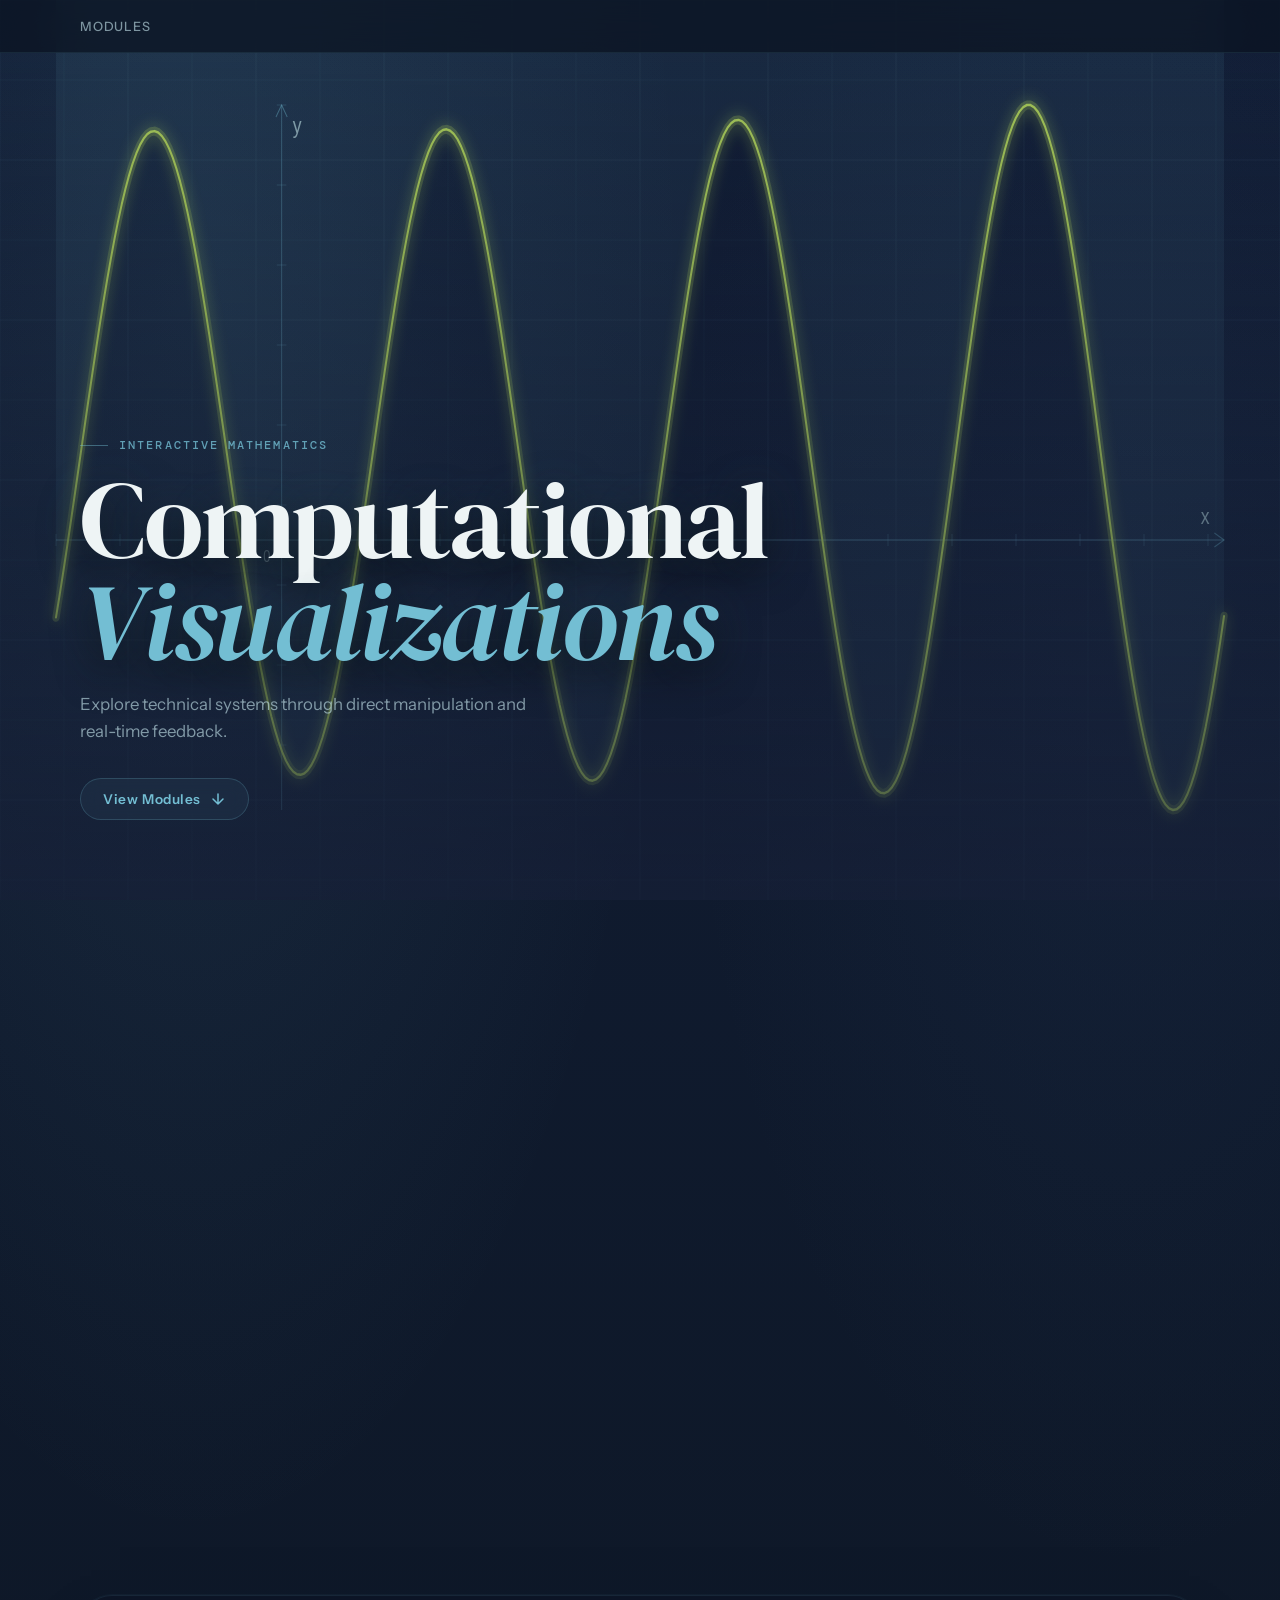
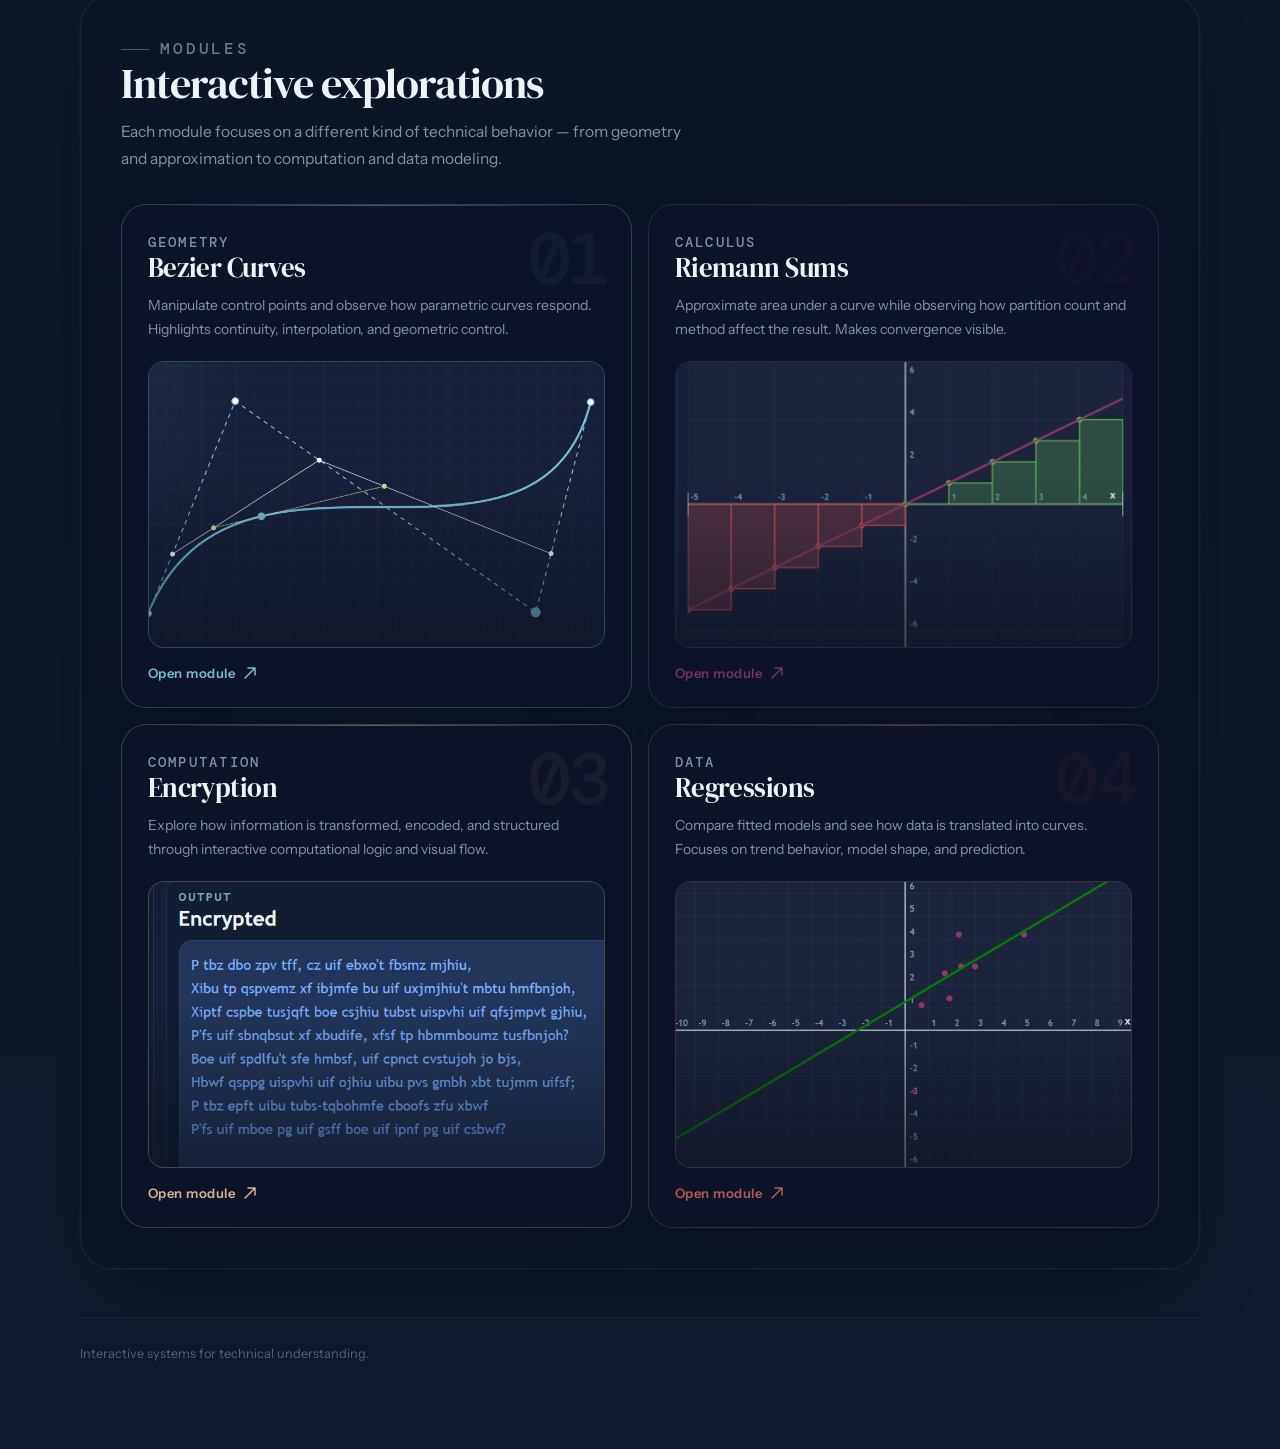
==== commit 6e4b2365: "Remove gears module from landing page" ====
--- a/index.html
+++ b/index.html
@@ -155,35 +155,9 @@
                         </a>
                     </article>
 
-                    <article class="project-card project-gears" id="gears">
+                    <article class="project-card project-regressions" id="regressions">
                         <div class="card-shine"></div>
                         <div class="card-number">04</div>
-                        <p class="project-label">Mechanics</p>
-                        <h3>Gear Systems</h3>
-                        <p>
-                            Place gears, motors, chains, and weights in a mechanical sandbox
-                            that is ready to grow into a richer drivetrain visualization.
-                        </p>
-                        <figure class="project-media">
-                            <div class="project-placeholder" aria-hidden="true">
-                                <span class="placeholder-node placeholder-gear"></span>
-                                <span class="placeholder-node placeholder-motor"></span>
-                                <span class="placeholder-chain"></span>
-                                <span class="placeholder-node placeholder-weight"></span>
-                                <div class="media-overlay"></div>
-                            </div>
-                        </figure>
-                        <a href="GearSystems/GearSystems.html" class="card-link">
-                            Open module
-                            <svg width="14" height="14" viewBox="0 0 14 14" fill="none" aria-hidden="true">
-                                <path d="M2 12L12 2M12 2H5M12 2V9" stroke="currentColor" stroke-width="1.5" stroke-linecap="round" stroke-linejoin="round"/>
-                            </svg>
-                        </a>
-                    </article>
-
-                    <article class="project-card project-regressions" id="regressions">
-                        <div class="card-shine"></div>
-                        <div class="card-number">05</div>
                         <p class="project-label">Data</p>
                         <h3>Regressions</h3>
                         <p>
--- a/styles.css
+++ b/styles.css
@@ -527,68 +527,6 @@
     display: block;
 }
 
-.project-placeholder {
-    position: relative;
-    width: 100%;
-    aspect-ratio: 16 / 10;
-    overflow: hidden;
-    background:
-        radial-gradient(circle at 28% 46%, color-mix(in srgb, var(--project-accent) 26%, transparent), transparent 24%),
-        linear-gradient(180deg, rgba(255, 255, 255, 0.04), rgba(255, 255, 255, 0));
-}
-
-.placeholder-node,
-.placeholder-chain {
-    position: absolute;
-    display: block;
-}
-
-.placeholder-gear,
-.placeholder-motor {
-    top: 34%;
-    width: 3.9rem;
-    height: 3.9rem;
-    border: 3px solid var(--project-accent);
-    border-radius: 50%;
-    background: color-mix(in srgb, var(--project-accent) 18%, transparent);
-}
-
-.placeholder-gear {
-    left: 16%;
-}
-
-.placeholder-motor {
-    left: 46%;
-}
-
-.placeholder-chain {
-    top: 49%;
-    left: 30%;
-    width: 24%;
-    border-top: 3px dashed color-mix(in srgb, var(--project-accent) 80%, white 8%);
-}
-
-.placeholder-weight {
-    left: 76%;
-    top: 34%;
-    width: 2.2rem;
-    height: 4.2rem;
-    border: 3px solid var(--project-accent);
-    border-radius: 0.7rem;
-    background: color-mix(in srgb, var(--project-accent) 20%, transparent);
-}
-
-.placeholder-weight::before {
-    content: "";
-    position: absolute;
-    left: 50%;
-    bottom: 100%;
-    width: 3px;
-    height: 1.5rem;
-    transform: translateX(-50%);
-    background: color-mix(in srgb, var(--project-accent) 80%, white 8%);
-}
-
 .media-overlay {
     position: absolute;
     inset: 0;
@@ -623,7 +561,6 @@
 
 .project-bezier     { --project-accent: var(--apollo-5); }
 .project-encryption { --project-accent: var(--apollo-17); }
-.project-gears      { --project-accent: var(--apollo-11); }
 .project-regressions{ --project-accent: var(--apollo-38); }
 .project-riemann    { --project-accent: var(--apollo-35); }
 
